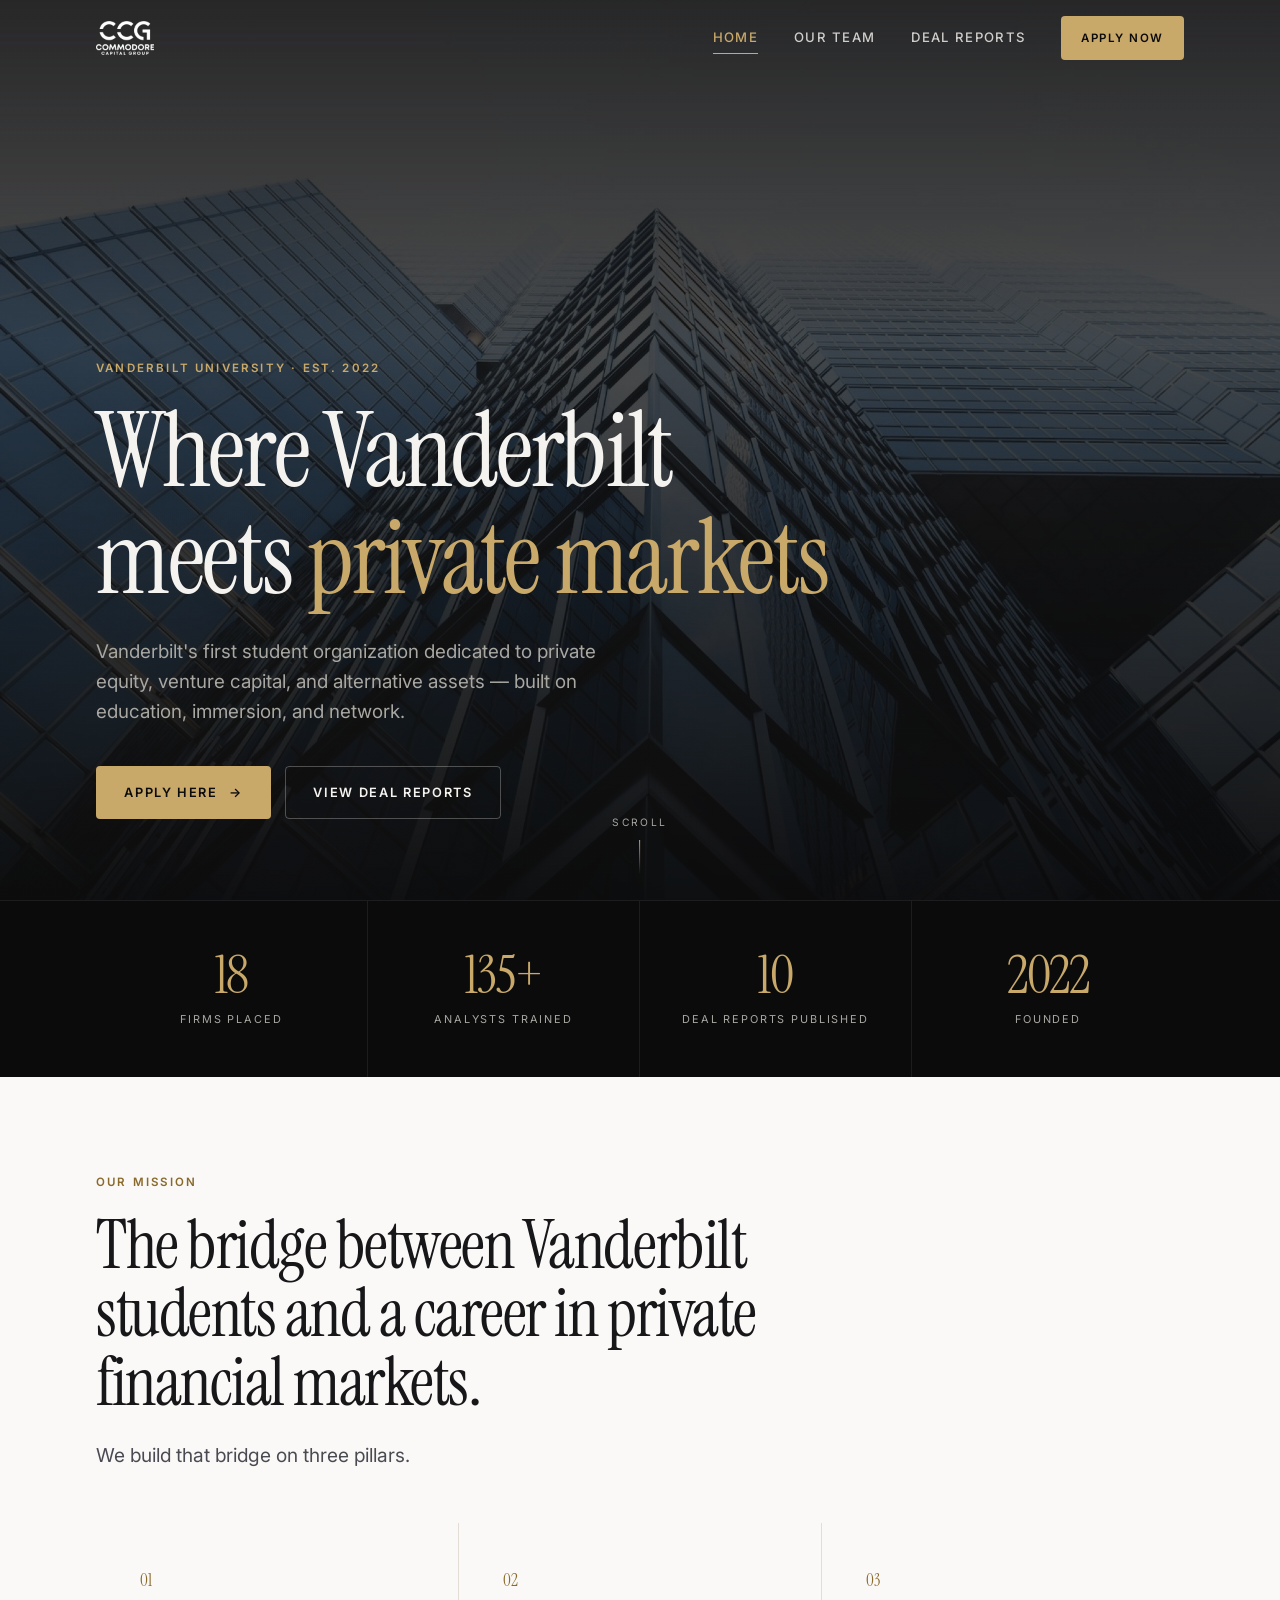
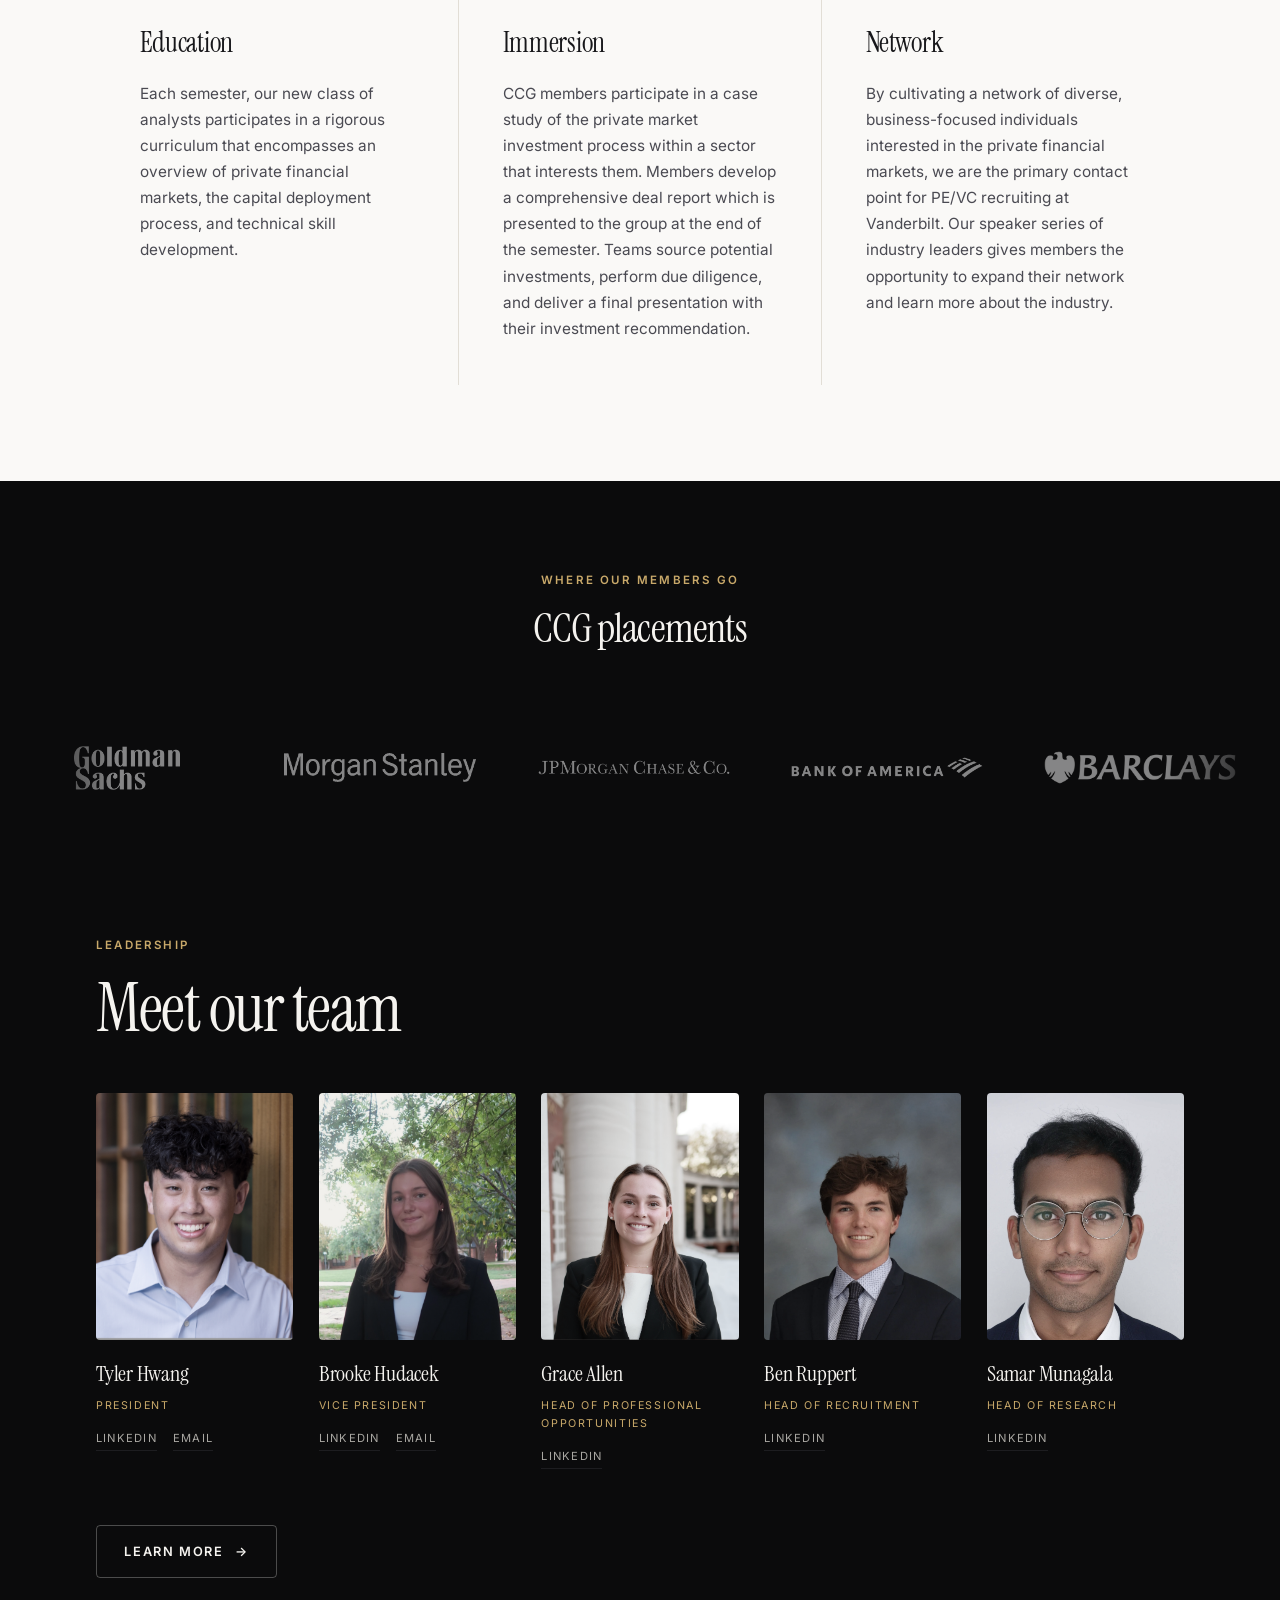
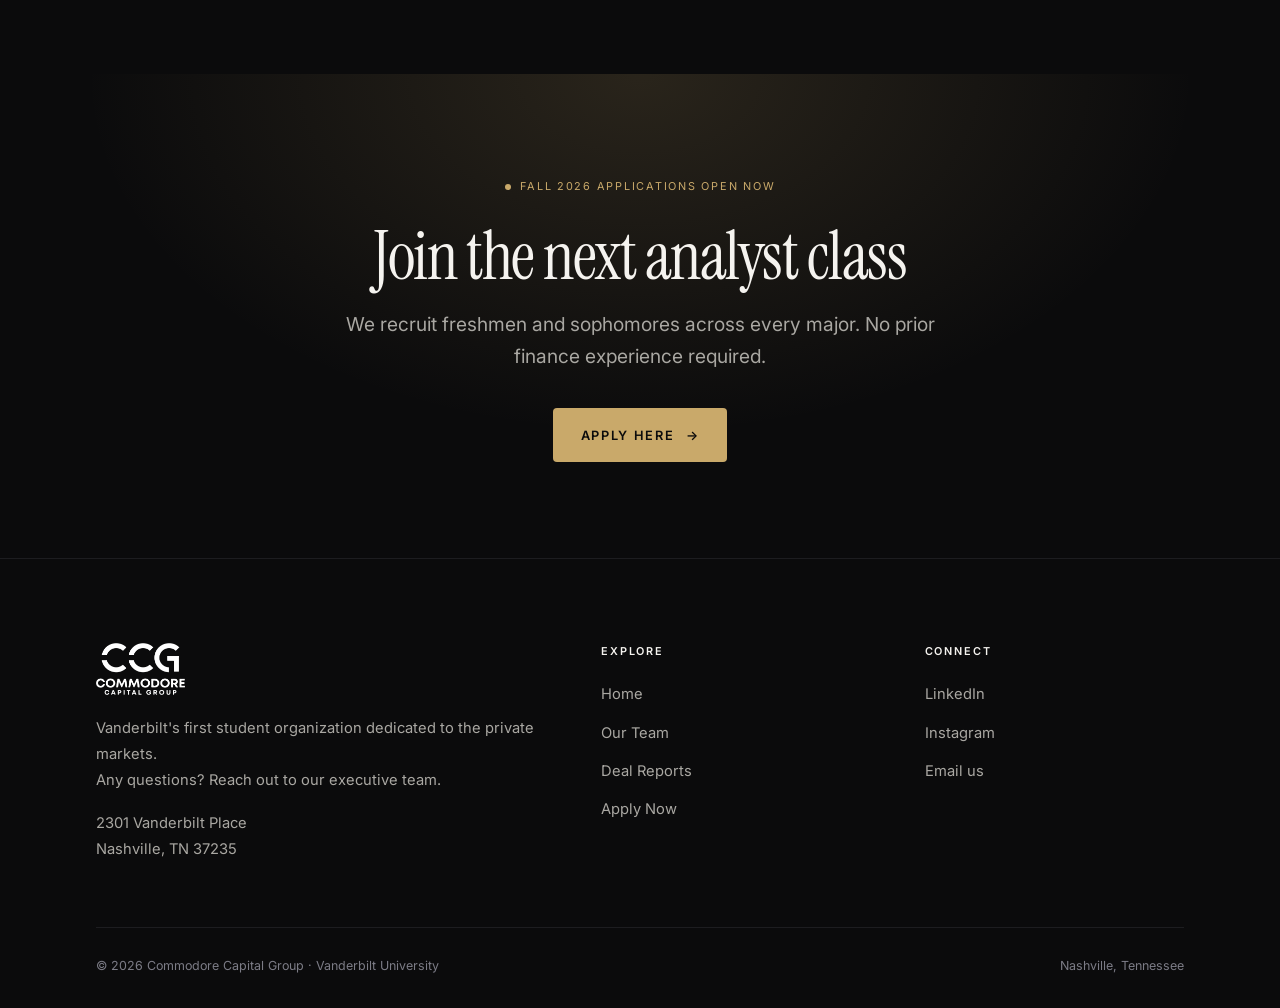
==== index.html @ 55ffd2ac "Add files via upload" ====
<!doctype html>
<html lang="en">
<head>
  <title>Commodore Capital Group | Vanderbilt University</title>
  <meta name="description" content="Commodore Capital Group is Vanderbilt University's first student organization dedicated to the private markets — private equity, venture capital, and alternative assets.">
<meta charset="utf-8">
  <meta name="viewport" content="width=device-width, initial-scale=1">
  <meta name="theme-color" content="#0B0B0C">
  <link rel="icon" href="assets/img/brand/favicon.png" type="image/png">
  <link rel="apple-touch-icon" href="assets/img/brand/apple-touch-icon.png">
  <link rel="preconnect" href="https://fonts.googleapis.com">
  <link rel="preconnect" href="https://fonts.gstatic.com" crossorigin>
  <link href="https://fonts.googleapis.com/css2?family=Instrument+Serif:ital@0;1&family=Inter:wght@400;500;600&display=swap" rel="stylesheet">
  <link rel="stylesheet" href="assets/css/site.css">
  <meta property="og:title" content="Commodore Capital Group | Vanderbilt University">
  <meta property="og:description" content="Where Vanderbilt University meets private financial markets.">
  <meta property="og:type" content="website">
  <meta property="og:url" content="https://vanderbiltccg.com/">
  <meta property="og:image" content="https://vanderbiltccg.com/assets/img/photos/hero.jpg">
  <meta name="twitter:card" content="summary_large_image">
  <link rel="canonical" href="https://vanderbiltccg.com/">
  <script type="application/ld+json">
  {"@context":"https://schema.org","@type":"Organization",
   "name":"Commodore Capital Group","alternateName":"Vanderbilt CCG",
   "url":"https://vanderbiltccg.com/",
   "logo":"https://vanderbiltccg.com/assets/img/brand/ccg-logo-dark.png",
   "description":"Vanderbilt University's first student organization dedicated to the private markets.",
   "address":{"@type":"PostalAddress","streetAddress":"2301 Vanderbilt Place","addressLocality":"Nashville","addressRegion":"TN","postalCode":"37235","addressCountry":"US"},
   "sameAs":["https://www.linkedin.com/company/commodore-capital-group/","https://www.instagram.com/vanderbilt_ccg/"]}
  </script>
</head>
<body>
<a class="skip" href="#main">Skip to content</a>
<header class="nav" id="nav">
  <div class="wrap nav__inner">
    <a class="nav__logo" href="index.html" aria-label="Commodore Capital Group — home">
      <img src="assets/img/brand/ccg-logo-white.png" alt="Commodore Capital Group" width="120" height="34">
    </a>
    <button class="nav__toggle" aria-label="Menu" aria-expanded="false"><span></span><span></span><span></span></button>
    <nav class="nav__links" aria-label="Main">
      <a class="nav__link" href="index.html">Home</a>
      <a class="nav__link" href="team.html">Our Team</a>
      <a class="nav__link" href="deal-reports.html">Deal Reports</a>
      <a class="btn btn--gold btn--sm" href="apply.html">Apply Now</a>
    </nav>
  </div>
</header>

<main id="main">

  <!-- ============ HERO ============ -->
  <section class="hero">
    <div class="hero__media"><img src="assets/img/photos/hero.jpg" alt="" fetchpriority="high"></div>
    <div class="wrap hero__inner">
      <p class="eyebrow">Vanderbilt University &middot; Est. 2022</p>
      <h1 class="display d1 hero__title">Where Vanderbilt meets <em>private markets</em></h1>
      <p class="hero__sub">Vanderbilt's first student organization dedicated to private equity, venture capital, and alternative assets — built on education, immersion, and network.</p>
      <div class="hero__actions">
        <span data-render="applyCta" data-track-label="hero"></span>
        <a class="btn btn--ghost" href="deal-reports.html">View deal reports</a>
      </div>
    </div>
    <div class="hero__scroll" aria-hidden="true">Scroll</div>
  </section>

  <!-- ============ STATS ============ -->
  <section class="stats">
    <div class="wrap"><div class="stats__grid" data-render="stats"></div></div>
  </section>

  <!-- ============ MISSION ============ -->
  <section class="section">
    <div class="wrap">
      <div class="sechead reveal">
        <p class="eyebrow">Our Mission</p>
        <h2 class="display d2">The bridge between Vanderbilt students and a career in private financial markets.</h2>
        <p class="lead" style="margin-top:1.5rem">We build that bridge on three pillars.</p>
      </div>
      <div class="pillars" data-render="pillars"></div>
    </div>
  </section>

  <!-- ============ PLACEMENTS ============ -->
  <section class="section section--dark" style="padding-block:clamp(56px,7vw,96px)">
    <div class="wrap">
      <div class="sechead sechead--center reveal" style="margin-bottom:clamp(24px,3vw,40px)">
        <p class="eyebrow">Where our members go</p>
        <h2 class="display d3">CCG placements</h2>
      </div>
    </div>
    <div class="marquee"><div class="marquee__track" data-render="placements"></div></div>
  </section>

  <!-- ============ TEAM PREVIEW ============ -->
  <section class="section section--dark" style="padding-top:0">
    <div class="wrap">
      <div class="sechead reveal">
        <p class="eyebrow">Leadership</p>
        <h2 class="display d2">Meet our team</h2>
      </div>
      <div class="team-grid" data-render="execPreview"></div>
      <div style="margin-top:clamp(36px,5vw,56px)">
        <a class="btn btn--ghost" href="team.html">Learn more <span class="btn__arrow" aria-hidden="true">&rarr;</span></a>
      </div>
    </div>
  </section>

  <!-- ============ CTA ============ -->
  <section class="section cta">
    <div class="wrap">
      <div data-render="applyStatus"></div>
      <h2 class="display d2">Join the next analyst class</h2>
      <p class="lead" data-render="applySubhead"></p>
      <div data-render="applyCta" data-track-label="home-footer-cta"></div>
    </div>
  </section>

</main>

<footer class="footer">
  <div class="wrap">
    <div class="footer__grid">
      <div class="footer__brand">
        <div class="footer__logo"><img src="assets/img/brand/ccg-logo-white.png" alt="Commodore Capital Group" width="180" height="52"></div>
        <p>Vanderbilt's first student organization dedicated to the private markets.<br>
           Any questions? Reach out to our executive team.</p>
        <p style="margin-top:1.1rem" data-render="address"></p>
      </div>
      <div>
        <h4>Explore</h4>
        <ul class="footer__links">
          <li><a href="index.html">Home</a></li>
          <li><a href="team.html">Our Team</a></li>
          <li><a href="deal-reports.html">Deal Reports</a></li>
          <li><a href="apply.html">Apply Now</a></li>
        </ul>
      </div>
      <div>
        <h4>Connect</h4>
        <ul class="footer__links">
          <li><a data-render="linkedin" href="#" target="_blank" rel="noopener">LinkedIn</a></li>
          <li><a data-render="instagram" href="#" target="_blank" rel="noopener">Instagram</a></li>
          <li><a href="mailto:tyler.s.hwang@vanderbilt.edu">Email us</a></li>
        </ul>
      </div>
    </div>
    <div class="footer__bottom">
      <span>&copy; <span data-render="year"></span> Commodore Capital Group &middot; Vanderbilt University</span>
      <span>Nashville, Tennessee</span>
    </div>
  </div>
</footer>
<script src="assets/js/site.js" defer></script>
<script src="assets/js/track.js" defer></script>
</body>
</html>
---- assets/css/site.css ----
/* ==========================================================================
   Commodore Capital Group — site stylesheet
   Design tokens live in :root. Change a colour once here, it changes site-wide.
   ========================================================================== */

:root{
  /* Brand */
  --ink:            #0B0B0C;   /* near-black, primary background */
  --ink-2:          #141416;   /* raised dark surface */
  --ink-3:          #1D1D20;   /* hairline / border on dark */
  --gold:           #C9A96A;   /* CCG accent */
  --gold-bright:    #E0C68C;
  --gold-dim:       rgba(201,169,106,.14);
  --gold-ink:       #8A6A2B;   /* gold for TEXT on light backgrounds (4.78:1 on --paper).
                                  --gold itself is only 2.13:1 there, so never use it for light-mode text. */
  --paper:          #FAF9F7;   /* light background */
  --paper-2:        #F1EFEA;
  --line:           #E2DED6;   /* hairline on light */

  --text-dark:      #17171A;
  --text-body:      #4A4A52;
  --text-muted:     #7C7C86;
  --text-on-dark:   #F5F3EF;
  --text-on-dark-2: #A9A7A2;

  /* Type */
  --serif: "Instrument Serif", "Iowan Old Style", Georgia, "Times New Roman", serif;
  --sans:  "Inter", -apple-system, BlinkMacSystemFont, "Segoe UI", Helvetica, Arial, sans-serif;

  /* Rhythm */
  --wrap: 1200px;
  --gutter: clamp(20px, 4.4vw, 56px);
  --section-y: clamp(64px, 7.5vw, 112px);
  --radius: 4px;

  --ease: cubic-bezier(.22,.61,.36,1);
}

/* ---------- reset ---------- */
*,*::before,*::after{box-sizing:border-box}
html{-webkit-text-size-adjust:100%; scroll-behavior:smooth}
@media (prefers-reduced-motion: reduce){ html{scroll-behavior:auto} }
body{
  margin:0; background:var(--paper); color:var(--text-body);
  font-family:var(--sans); font-size:17px; line-height:1.65;
  -webkit-font-smoothing:antialiased; text-rendering:optimizeLegibility;
}
/* `overflow-x:clip` (not `hidden`) keeps the page from scrolling sideways without
   turning <body> into its own scroll container, which breaks position:fixed
   measurement and IntersectionObserver on some browsers. */
html,body{ overflow-x:clip }
img{max-width:100%; display:block}
a{color:inherit; text-decoration:none}
button{font:inherit; cursor:pointer; border:0; background:none; color:inherit}
h1,h2,h3,h4{margin:0; color:var(--text-dark); font-weight:400; letter-spacing:-.01em}
p{margin:0}
ul{margin:0; padding:0; list-style:none}

/* ---------- type scale ---------- */
.display{ font-family:var(--serif); font-weight:400; line-height:1.02; letter-spacing:-.022em; }
.d1{ font-size:clamp(3rem, 8.2vw, 6.6rem); }
.d2{ font-size:clamp(2.35rem, 5.4vw, 4.2rem); }
.d3{ font-size:clamp(1.75rem, 3.2vw, 2.6rem); }

.eyebrow{
  font-size:.72rem; font-weight:600; letter-spacing:.19em; text-transform:uppercase;
  color:var(--gold-ink); margin:0 0 1.15rem;
}
.section--dark .eyebrow,.pagehead .eyebrow,.cta .eyebrow,.hero .eyebrow{ color:var(--gold) }
.eyebrow--dark{ color:var(--text-muted) }
.lead{ font-size:clamp(1.02rem,1.5vw,1.2rem); line-height:1.66; color:var(--text-body) }

/* ---------- layout ---------- */
.wrap{ width:100%; max-width:var(--wrap); margin-inline:auto; padding-inline:var(--gutter) }
.section{ padding-block:var(--section-y) }
.section--dark{ background:var(--ink); color:var(--text-on-dark) }
.section--dark h1,.section--dark h2,.section--dark h3{ color:var(--text-on-dark) }
.section--dark .lead{ color:var(--text-on-dark-2) }
.section--tint{ background:var(--paper-2) }
/* The dark page header already supplies breathing room; without this the first
   section adds a second full pad and leaves a dead band on large screens. */
.pagehead + .section{ padding-top:clamp(48px,5vw,76px) }

.rule{ height:1px; background:var(--line); border:0; margin:0 }
.section--dark .rule{ background:var(--ink-3) }

/* ---------- skip link ---------- */
.skip{
  position:absolute; left:-9999px; top:0; z-index:200;
  background:var(--gold); color:var(--ink); padding:.75rem 1.25rem; font-weight:600;
}
.skip:focus{ left:12px; top:12px }

/* ==========================================================================
   Navigation
   ========================================================================== */
.nav{
  position:fixed; inset:0 0 auto 0; z-index:100;
  transition:background .35s var(--ease), border-color .35s var(--ease), backdrop-filter .35s;
  border-bottom:1px solid transparent;
}
.nav__inner{
  display:flex; align-items:center; justify-content:space-between; gap:1.5rem;
  height:76px;
}
.nav__logo img{ height:34px; width:auto; transition:opacity .3s }
.nav__logo .logo-dark{ display:none }
.nav__links{ display:flex; align-items:center; gap:2.25rem }
.nav__link{
  font-size:.82rem; font-weight:500; letter-spacing:.1em; text-transform:uppercase;
  color:var(--text-on-dark); opacity:.82; position:relative; padding-block:.35rem;
  transition:opacity .25s, color .25s;
}
.nav__link::after{
  content:""; position:absolute; left:0; bottom:0; height:1px; width:100%;
  background:var(--gold); transform:scaleX(0); transform-origin:right;
  transition:transform .35s var(--ease);
}
.nav__link:hover{ opacity:1 }
.nav__link:hover::after,.nav__link[aria-current="page"]::after{ transform:scaleX(1); transform-origin:left }
.nav__link[aria-current="page"]{ opacity:1; color:var(--gold) }

/* solid state after scroll, and on interior pages */
.nav.is-solid{
  background:rgba(11,11,12,.86); backdrop-filter:saturate(160%) blur(14px);
  -webkit-backdrop-filter:saturate(160%) blur(14px);
  border-bottom-color:var(--ink-3);
}

/* mobile */
.nav__toggle{ display:none; width:44px; height:44px; margin-right:-10px; position:relative; z-index:2 }
.nav__toggle span{
  display:block; height:1.5px; width:22px; background:var(--text-on-dark); margin:5px auto;
  transition:transform .3s var(--ease), opacity .2s;
}
.nav.is-open .nav__toggle span:nth-child(1){ transform:translateY(6.5px) rotate(45deg) }
.nav.is-open .nav__toggle span:nth-child(2){ opacity:0 }
.nav.is-open .nav__toggle span:nth-child(3){ transform:translateY(-6.5px) rotate(-45deg) }

@media (max-width:860px){
  .nav__toggle{ display:block }
  .nav__links{
    position:fixed; inset:0; background:var(--ink);
    flex-direction:column; justify-content:center; gap:2rem;
    opacity:0; visibility:hidden; transition:opacity .35s var(--ease), visibility .35s;
  }
  .nav.is-open .nav__links{ opacity:1; visibility:visible }
  .nav__link{ font-size:1.15rem }
  .nav__links .btn{ font-size:.95rem }
}

/* ==========================================================================
   Buttons
   ========================================================================== */
.btn{
  display:inline-flex; align-items:center; gap:.7rem;
  padding:.95rem 1.7rem; border-radius:var(--radius);
  font-size:.8rem; font-weight:600; letter-spacing:.13em; text-transform:uppercase;
  transition:transform .25s var(--ease), background .25s, color .25s, border-color .25s;
  border:1px solid transparent; white-space:nowrap;
}
.btn:hover{ transform:translateY(-2px) }
.btn:active{ transform:translateY(0) }
.btn--gold{ background:var(--gold); color:var(--ink) }
.btn--gold:hover{ background:var(--gold-bright) }
.btn--ghost{ border-color:rgba(245,243,239,.28); color:var(--text-on-dark) }
.btn--ghost:hover{ border-color:var(--gold); color:var(--gold) }
.btn--dark{ background:var(--ink); color:var(--text-on-dark) }
.btn--dark:hover{ background:var(--ink-2) }
.btn--outline{ border-color:var(--text-dark); color:var(--text-dark) }
.btn--outline:hover{ background:var(--text-dark); color:var(--paper) }
.btn__arrow{ transition:transform .3s var(--ease) }
.btn:hover .btn__arrow{ transform:translateX(4px) }
.btn--sm{ padding:.7rem 1.2rem; font-size:.72rem }

/* ==========================================================================
   Hero
   ========================================================================== */
.hero{
  position:relative; min-height:100svh; display:flex; align-items:flex-end;
  background:var(--ink); overflow:hidden; padding-bottom:clamp(56px,9vh,96px);
}
.hero__media{ position:absolute; inset:0; z-index:0 }
.hero__media img{
  width:100%; height:100%; object-fit:cover; opacity:.42;
  transform:scale(1.06); animation:heroDrift 26s var(--ease) forwards;
}
@keyframes heroDrift{ to{ transform:scale(1) } }
@media (prefers-reduced-motion:reduce){ .hero__media img{ animation:none; transform:none } }
.hero__media::after{
  content:""; position:absolute; inset:0;
  background:
    linear-gradient(180deg, rgba(11,11,12,.72) 0%, rgba(11,11,12,.35) 38%, rgba(11,11,12,.94) 100%),
    radial-gradient(120% 80% at 20% 100%, rgba(201,169,106,.12), transparent 60%);
}
.hero__inner{ position:relative; z-index:1; width:100%; }
.hero__title{ color:var(--text-on-dark); max-width:16ch }
.hero__title em{ font-style:normal; color:var(--gold) }
.hero__sub{
  margin-top:1.6rem; max-width:46ch; color:var(--text-on-dark-2);
  font-size:clamp(1rem,1.5vw,1.18rem); line-height:1.6;
}
.hero__actions{ margin-top:2.4rem; display:flex; flex-wrap:wrap; gap:.9rem }
.hero__scroll{
  position:absolute; left:50%; bottom:26px; transform:translateX(-50%); z-index:1;
  font-size:.64rem; letter-spacing:.24em; text-transform:uppercase; color:var(--text-on-dark-2);
  display:flex; flex-direction:column; align-items:center; gap:.6rem;
}
.hero__scroll::after{
  content:""; width:1px; height:34px;
  background:linear-gradient(var(--gold), transparent);
  animation:scrollPulse 2.4s ease-in-out infinite;
}
@keyframes scrollPulse{ 0%,100%{opacity:.3; transform:scaleY(.6); transform-origin:top} 50%{opacity:1; transform:scaleY(1)} }
@media (max-width:700px){ .hero__scroll{ display:none } }

/* page header for interior pages */
.pagehead{
  background:var(--ink); padding-top:calc(76px + clamp(48px,6vw,80px));
  padding-bottom:clamp(44px,5.5vw,72px); position:relative; overflow:hidden;
}
.pagehead__media{ position:absolute; inset:0; z-index:0 }
.pagehead__media img{ width:100%; height:100%; object-fit:cover; opacity:.22 }
.pagehead__media::after{
  content:""; position:absolute; inset:0;
  background:linear-gradient(180deg, rgba(11,11,12,.8), rgba(11,11,12,.97));
}
.pagehead .wrap{ position:relative; z-index:1 }
.pagehead h1{ color:var(--text-on-dark) }
.pagehead p{ color:var(--text-on-dark-2); margin-top:1rem; max-width:52ch }

/* ==========================================================================
   Stats strip
   ========================================================================== */
.stats{ border-top:1px solid var(--ink-3); background:var(--ink) }
.stats__grid{
  display:grid; grid-template-columns:repeat(4,1fr);
}
.stat{ padding:clamp(28px,4vw,48px) 0; text-align:center; border-right:1px solid var(--ink-3) }
.stat:last-child{ border-right:0 }
.stat__value{
  font-family:var(--serif); font-size:clamp(2.1rem,4.4vw,3.3rem); line-height:1;
  color:var(--gold); letter-spacing:-.02em;
}
.stat__label{
  margin-top:.6rem; font-size:.68rem; letter-spacing:.17em; text-transform:uppercase;
  color:var(--text-on-dark-2);
}
@media (max-width:700px){
  .stats__grid{ grid-template-columns:repeat(2,1fr) }
  .stat:nth-child(2){ border-right:0 }
  .stat:nth-child(-n+2){ border-bottom:1px solid var(--ink-3) }
}

/* ==========================================================================
   Section heading block
   ========================================================================== */
.sechead{ max-width:62ch; margin-bottom:clamp(32px,4vw,56px) }
.sechead--center{ margin-inline:auto; text-align:center }

/* ==========================================================================
   Pillars
   ========================================================================== */
.pillars{ display:grid; grid-template-columns:repeat(3,1fr); gap:1px; background:var(--line) }
.pillar{
  background:var(--paper); padding:clamp(30px,3.4vw,46px);
  transition:background .4s var(--ease);
}
.pillar:hover{ background:var(--paper-2) }
.pillar__num{
  font-family:var(--serif); font-size:1.05rem; color:var(--gold-ink); display:block; margin-bottom:1.6rem;
}
.pillar h3{ font-family:var(--serif); font-size:1.75rem; margin-bottom:.9rem }
.pillar p{ font-size:.96rem; line-height:1.7; color:var(--text-body) }
@media (max-width:860px){ .pillars{ grid-template-columns:1fr } }

/* ==========================================================================
   Placements marquee
   ========================================================================== */
.marquee{ overflow:hidden; position:relative; padding-block:clamp(28px,3.5vw,44px);
  -webkit-mask-image:linear-gradient(90deg,transparent,#000 9%,#000 91%,transparent);
          mask-image:linear-gradient(90deg,transparent,#000 9%,#000 91%,transparent);
}
.marquee__track{ display:flex; width:max-content; animation:slide 52s linear infinite }
.marquee:hover .marquee__track{ animation-play-state:paused }
@keyframes slide{ to{ transform:translateX(-50%) } }
@media (prefers-reduced-motion:reduce){ .marquee__track{ animation:none } }
.marquee__item{
  flex:0 0 auto; width:clamp(140px,15vw,196px); height:70px; margin-inline:clamp(16px,2.4vw,34px);
  display:grid; place-items:center;
}
.marquee__item img{
  max-height:44px; width:auto; object-fit:contain;
  filter:grayscale(1) brightness(0) invert(1); opacity:.5;
  transition:opacity .35s, filter .35s;
}
.marquee__item:hover img{ opacity:1; filter:grayscale(0) }

/* ==========================================================================
   Team
   ========================================================================== */
/* auto-FILL (not auto-fit) keeps empty tracks, so a 3-person row and a 5-person
   row render cards at the same size instead of stretching the short row. */
.team-grid{ display:grid; grid-template-columns:repeat(auto-fill,minmax(178px,1fr)); gap:clamp(18px,2vw,28px) }
.member__photo{
  aspect-ratio:4/5; overflow:hidden; background:var(--paper-2); border-radius:var(--radius);
  position:relative;
}
.member__photo img{ width:100%; height:100%; object-fit:cover; object-position:center 22%;
  transition:transform .7s var(--ease), filter .5s; filter:grayscale(.35) }
.member:hover .member__photo img{ transform:scale(1.045); filter:grayscale(0) }
.member__name{ margin-top:1.1rem; font-family:var(--serif); font-size:1.35rem; color:var(--text-dark) }
.member__role{
  margin-top:.28rem; font-size:.67rem; letter-spacing:.15em; text-transform:uppercase; color:var(--gold-ink);
}
.section--dark .member__role{ color:var(--gold) }
.member__bio{ margin-top:.85rem; font-size:.9rem; line-height:1.66; color:var(--text-body) }
.member__links{ margin-top:.9rem; display:flex; flex-wrap:wrap; gap:1rem; align-items:center }
.member__links a{
  font-size:.7rem; letter-spacing:.11em; text-transform:uppercase; color:var(--text-muted);
  border-bottom:1px solid var(--line); padding-bottom:2px; transition:color .25s, border-color .25s;
}
.member__links a:hover{ color:var(--text-dark); border-color:var(--gold) }

/* dark variant (home page preview) */
.section--dark .member__photo{ background:var(--ink-2) }
.section--dark .member__name{ color:var(--text-on-dark) }
.section--dark .member__bio{ color:var(--text-on-dark-2) }
.section--dark .member__links a{ color:var(--text-on-dark-2); border-color:var(--ink-3) }
.section--dark .member__links a:hover{ color:var(--gold); border-color:var(--gold) }

/* analyst classes */
.class{ padding-block:clamp(24px,3vw,38px); border-bottom:1px solid var(--line) }
.class:first-of-type{ border-top:1px solid var(--line) }
.class__grid{ display:grid; grid-template-columns:minmax(150px,1fr) 3fr; gap:clamp(16px,3vw,48px); align-items:start }
.class__term{ font-family:var(--serif); font-size:1.35rem; color:var(--text-dark) }
.class__count{ display:block; font-family:var(--sans); font-size:.68rem; letter-spacing:.15em;
  text-transform:uppercase; color:var(--text-muted); margin-top:.35rem }
.class__names{ display:flex; flex-wrap:wrap; gap:.4rem .9rem }
.class__names li{ font-size:.92rem; color:var(--text-body) }
.class__names li::after{ content:"·"; margin-left:.9rem; color:var(--line) }
.class__names li:last-child::after{ content:"" }
@media (max-width:700px){ .class__grid{ grid-template-columns:1fr } }

/* ==========================================================================
   Deal reports
   ========================================================================== */
.filters{ display:flex; flex-wrap:wrap; gap:.55rem; margin-bottom:2.5rem }
.filter{
  padding:.5rem 1.05rem; border:1px solid var(--line); border-radius:100px;
  font-size:.74rem; letter-spacing:.09em; text-transform:uppercase; color:var(--text-muted);
  transition:all .25s var(--ease);
}
.filter:hover{ border-color:var(--text-dark); color:var(--text-dark) }
.filter.is-active{ background:var(--text-dark); border-color:var(--text-dark); color:var(--paper) }

.reports{ border-top:1px solid var(--line) }
.report{
  /* fixed columns so type / date / cta line up down the whole list */
  display:grid; grid-template-columns:2.4rem 1fr 122px 118px 124px; align-items:center;
  gap:clamp(14px,2.5vw,32px); padding-block:clamp(20px,2.6vw,30px);
  border-bottom:1px solid var(--line); transition:background .3s var(--ease); position:relative;
}
.report::before{
  content:""; position:absolute; inset:0 calc(var(--gutter) * -1 / 2);
  background:var(--paper-2); opacity:0; transition:opacity .3s; z-index:-1; border-radius:var(--radius);
}
.report:hover::before{ opacity:1 }
.report__idx{ font-family:var(--serif); font-size:.95rem; color:var(--gold-ink); min-width:2ch }
.report__title{ font-family:var(--serif); font-size:clamp(1.15rem,2vw,1.6rem); color:var(--text-dark); line-height:1.25 }
.report__type{
  font-size:.65rem; letter-spacing:.14em; text-transform:uppercase; color:var(--text-muted);
  border:1px solid var(--line); padding:.32rem .7rem; border-radius:100px; white-space:nowrap;
  justify-self:start;
}
.report__date{ font-size:.8rem; color:var(--text-muted); white-space:nowrap; justify-self:end }
.report__cta{
  font-size:.7rem; letter-spacing:.13em; text-transform:uppercase; font-weight:600;
  color:var(--text-dark); display:inline-flex; align-items:center; gap:.5rem; white-space:nowrap;
  justify-self:end;
}
.report__cta svg{ transition:transform .3s var(--ease) }
.report:hover .report__cta svg{ transform:translateY(2px) }
@media (max-width:1040px){
  .report{ grid-template-columns:2.4rem 1fr auto auto; column-gap:18px }
  .report__cta{ grid-column:2/-1; justify-self:start; margin-top:.35rem }
}
@media (max-width:700px){
  .report{ grid-template-columns:2.4rem 1fr auto; row-gap:.45rem }
  .report__title{ grid-column:2/-1 }
  .report__type{ grid-column:2; justify-self:start }
  .report__date{ grid-column:3; justify-self:end }
  .report__cta{ grid-column:2/-1 }
}

/* ==========================================================================
   FAQ accordion
   ========================================================================== */
.faq{ border-bottom:1px solid var(--line) }
.faq:first-child{ border-top:1px solid var(--line) }
.faq__q{
  width:100%; display:flex; align-items:flex-start; justify-content:space-between; gap:2rem;
  padding-block:clamp(18px,2.4vw,26px); text-align:left;
  font-family:var(--serif); font-size:clamp(1.08rem,1.9vw,1.4rem); color:var(--text-dark);
  transition:color .25s;
}
.faq__q:hover{ color:var(--gold-ink) }
.faq__icon{ flex:0 0 auto; width:15px; height:15px; margin-top:.45em; position:relative }
.faq__icon::before,.faq__icon::after{
  content:""; position:absolute; background:var(--gold-ink); transition:transform .35s var(--ease);
}
.faq__icon::before{ inset:7px 0 auto 0; height:1.5px }
.faq__icon::after{ inset:0 7px auto auto; width:1.5px; height:15px }
.faq.is-open .faq__icon::after{ transform:rotate(90deg) }
.faq__a{ overflow:hidden; height:0; transition:height .4s var(--ease) }
.faq__a p{ padding-bottom:clamp(20px,2.6vw,30px); max-width:74ch; color:var(--text-body); font-size:.97rem }

/* ==========================================================================
   CTA band
   ========================================================================== */
.cta{ background:var(--ink); position:relative; overflow:hidden; text-align:center }
.cta::before{
  content:""; position:absolute; inset:0;
  background:radial-gradient(70% 120% at 50% 0%, rgba(201,169,106,.16), transparent 62%);
}
.cta .wrap{ position:relative; z-index:1 }
.cta h2{ color:var(--text-on-dark); margin-inline:auto; max-width:18ch }
.cta p{ color:var(--text-on-dark-2); margin:1.2rem auto 0; max-width:50ch }
.cta .btn{ margin-top:2.2rem }
.cta__status{
  display:inline-flex; align-items:center; gap:.6rem; margin-bottom:1.6rem;
  font-size:.68rem; letter-spacing:.16em; text-transform:uppercase; color:var(--gold);
}
.cta__dot{ width:6px; height:6px; border-radius:50%; background:var(--gold); position:relative }
.cta__dot::after{
  content:""; position:absolute; inset:-4px; border-radius:50%; border:1px solid var(--gold);
  animation:ping 2.2s var(--ease) infinite; opacity:0;
}
@keyframes ping{ 0%{transform:scale(.6);opacity:.9} 100%{transform:scale(1.5);opacity:0} }

/* ==========================================================================
   Footer
   ========================================================================== */
.footer{ background:var(--ink); color:var(--text-on-dark-2); padding-block:clamp(56px,7vw,84px) 2rem;
  border-top:1px solid var(--ink-3) }
.footer__grid{ display:grid; grid-template-columns:1.7fr 1fr 1fr; gap:clamp(30px,5vw,64px) }
.footer__logo img{ height:52px; width:auto; margin-bottom:1.35rem }
.footer p{ font-size:.92rem; line-height:1.75 }
.footer h4{
  font-size:.68rem; letter-spacing:.17em; text-transform:uppercase; color:var(--text-on-dark);
  margin-bottom:1.15rem; font-family:var(--sans); font-weight:600;
}
.footer__links li{ margin-bottom:.65rem }
.footer__links a{ font-size:.92rem; transition:color .25s }
.footer__links a:hover{ color:var(--gold) }
.footer__bottom{
  margin-top:clamp(40px,5vw,64px); padding-top:1.75rem; border-top:1px solid var(--ink-3);
  display:flex; flex-wrap:wrap; gap:1rem; justify-content:space-between;
  font-size:.78rem; color:var(--text-muted);
}
@media (max-width:800px){ .footer__grid{ grid-template-columns:1fr 1fr } .footer__brand{ grid-column:1/-1 } }

/* ==========================================================================
   Scroll reveal
   ========================================================================== */
.reveal{ opacity:0; transform:translateY(22px); transition:opacity .8s var(--ease), transform .8s var(--ease) }
.reveal.is-in{ opacity:1; transform:none }
@media (prefers-reduced-motion:reduce){ .reveal{ opacity:1; transform:none; transition:none } }

/* focus visibility */
:focus-visible{ outline:2px solid var(--gold); outline-offset:3px; border-radius:2px }
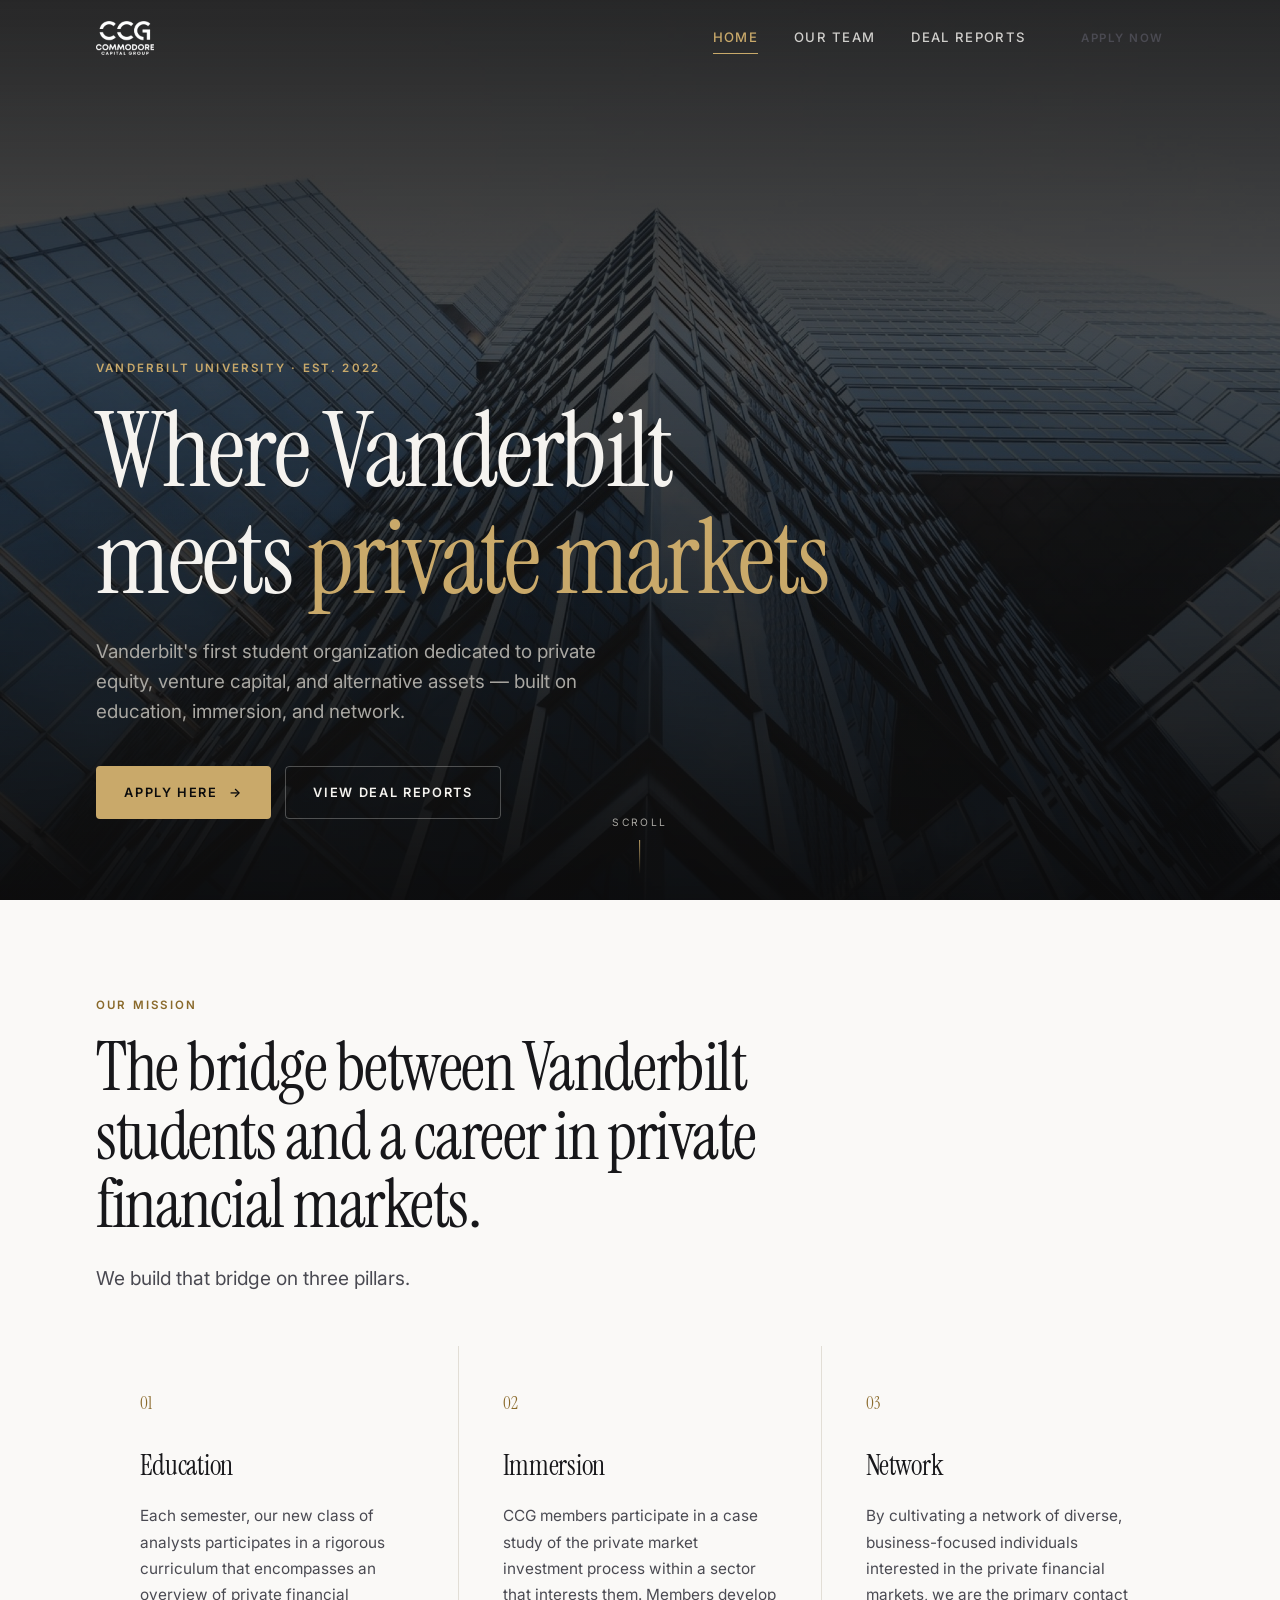
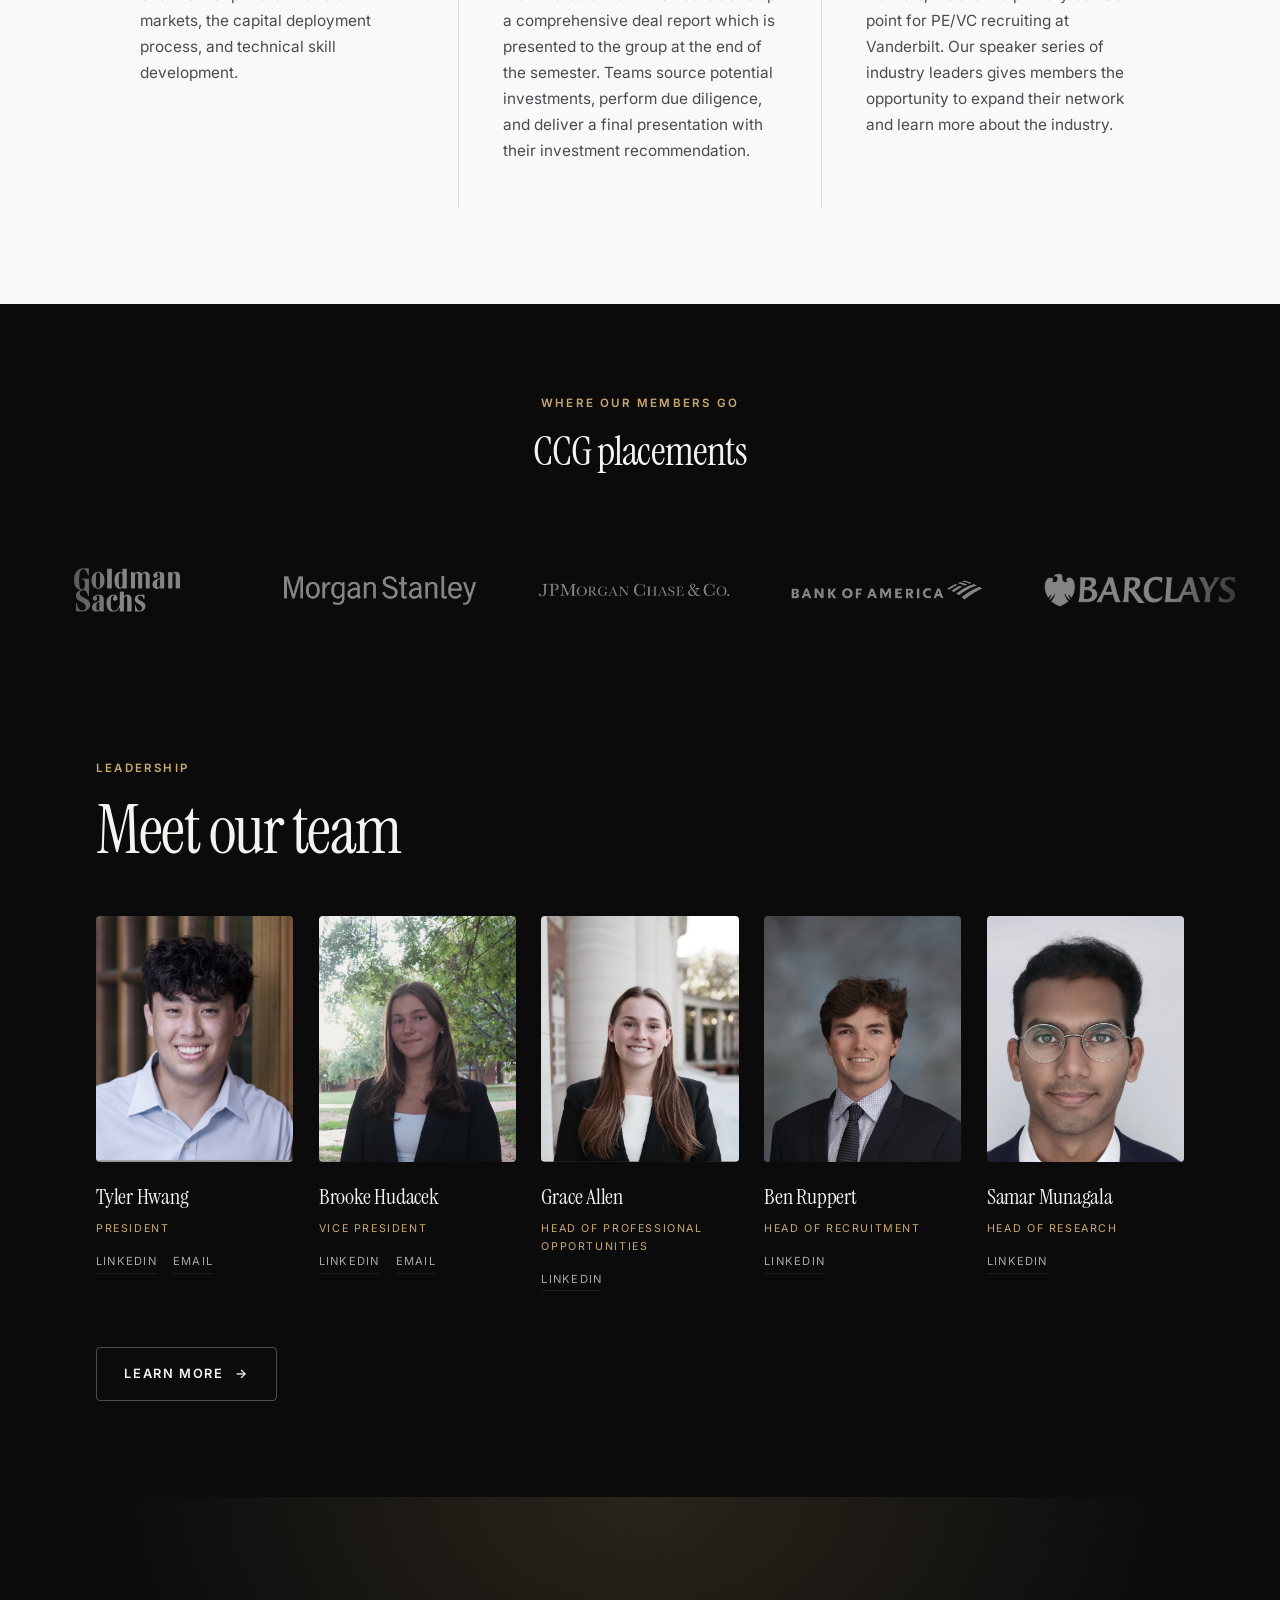
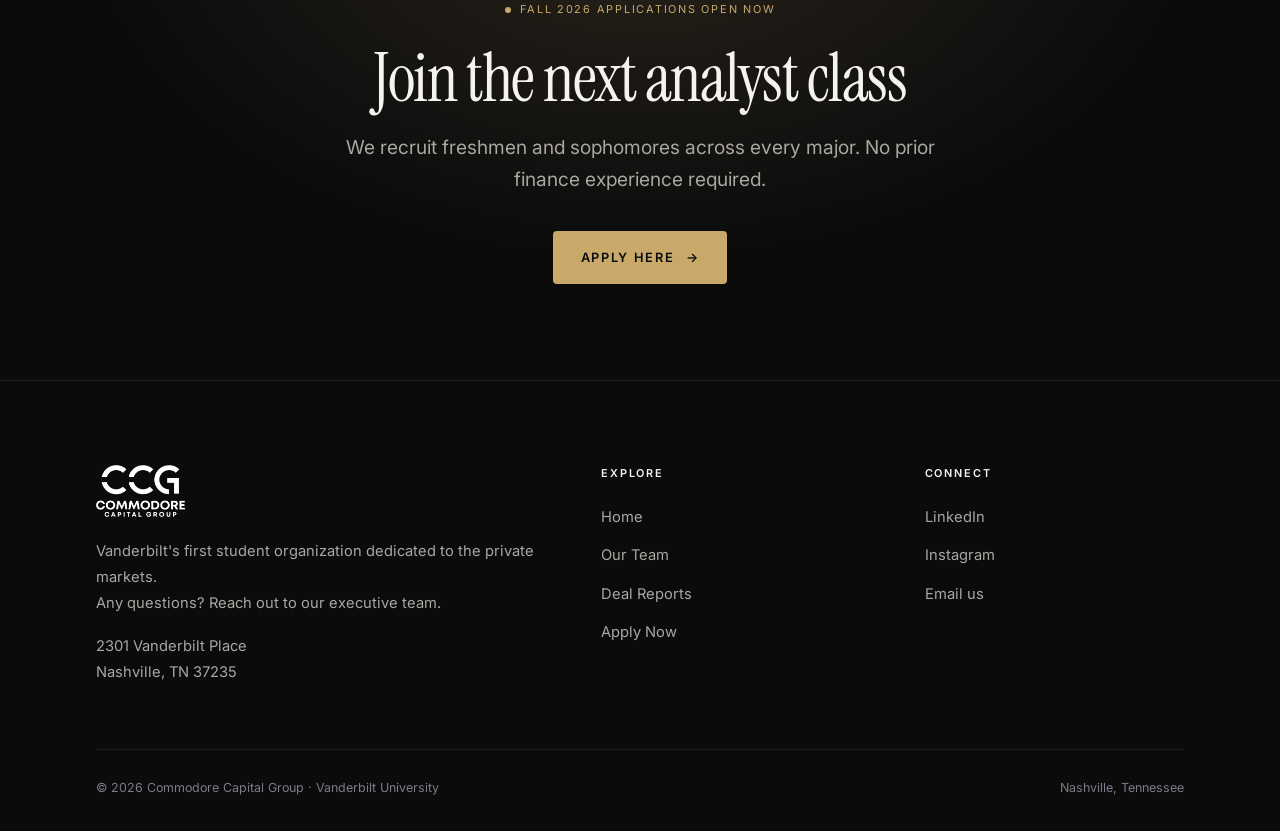
==== commit f3d8ebd6: "Remove stats bar, enlarge logo, blue accent, trim unused font" ====
--- a/index.html
+++ b/index.html
@@ -10,7 +10,7 @@
   <link rel="apple-touch-icon" href="assets/img/brand/apple-touch-icon.png">
   <link rel="preconnect" href="https://fonts.googleapis.com">
   <link rel="preconnect" href="https://fonts.gstatic.com" crossorigin>
-  <link href="https://fonts.googleapis.com/css2?family=Instrument+Serif:ital@0;1&family=Inter:wght@400;500;600&display=swap" rel="stylesheet">
+  <link href="https://fonts.googleapis.com/css2?family=Instrument+Serif&family=Inter:wght@400;500;600&display=swap" rel="stylesheet">
   <link rel="stylesheet" href="assets/css/site.css">
   <meta property="og:title" content="Commodore Capital Group | Vanderbilt University">
   <meta property="og:description" content="Where Vanderbilt University meets private financial markets.">
@@ -41,7 +41,7 @@
       <a class="nav__link" href="index.html">Home</a>
       <a class="nav__link" href="team.html">Our Team</a>
       <a class="nav__link" href="deal-reports.html">Deal Reports</a>
-      <a class="btn btn--gold btn--sm" href="apply.html">Apply Now</a>
+      <a class="btn btn--accent btn--sm" href="apply.html">Apply Now</a>
     </nav>
   </div>
 </header>
@@ -61,11 +61,6 @@
       </div>
     </div>
     <div class="hero__scroll" aria-hidden="true">Scroll</div>
-  </section>
-
-  <!-- ============ STATS ============ -->
-  <section class="stats">
-    <div class="wrap"><div class="stats__grid" data-render="stats"></div></div>
   </section>
 
   <!-- ============ MISSION ============ -->
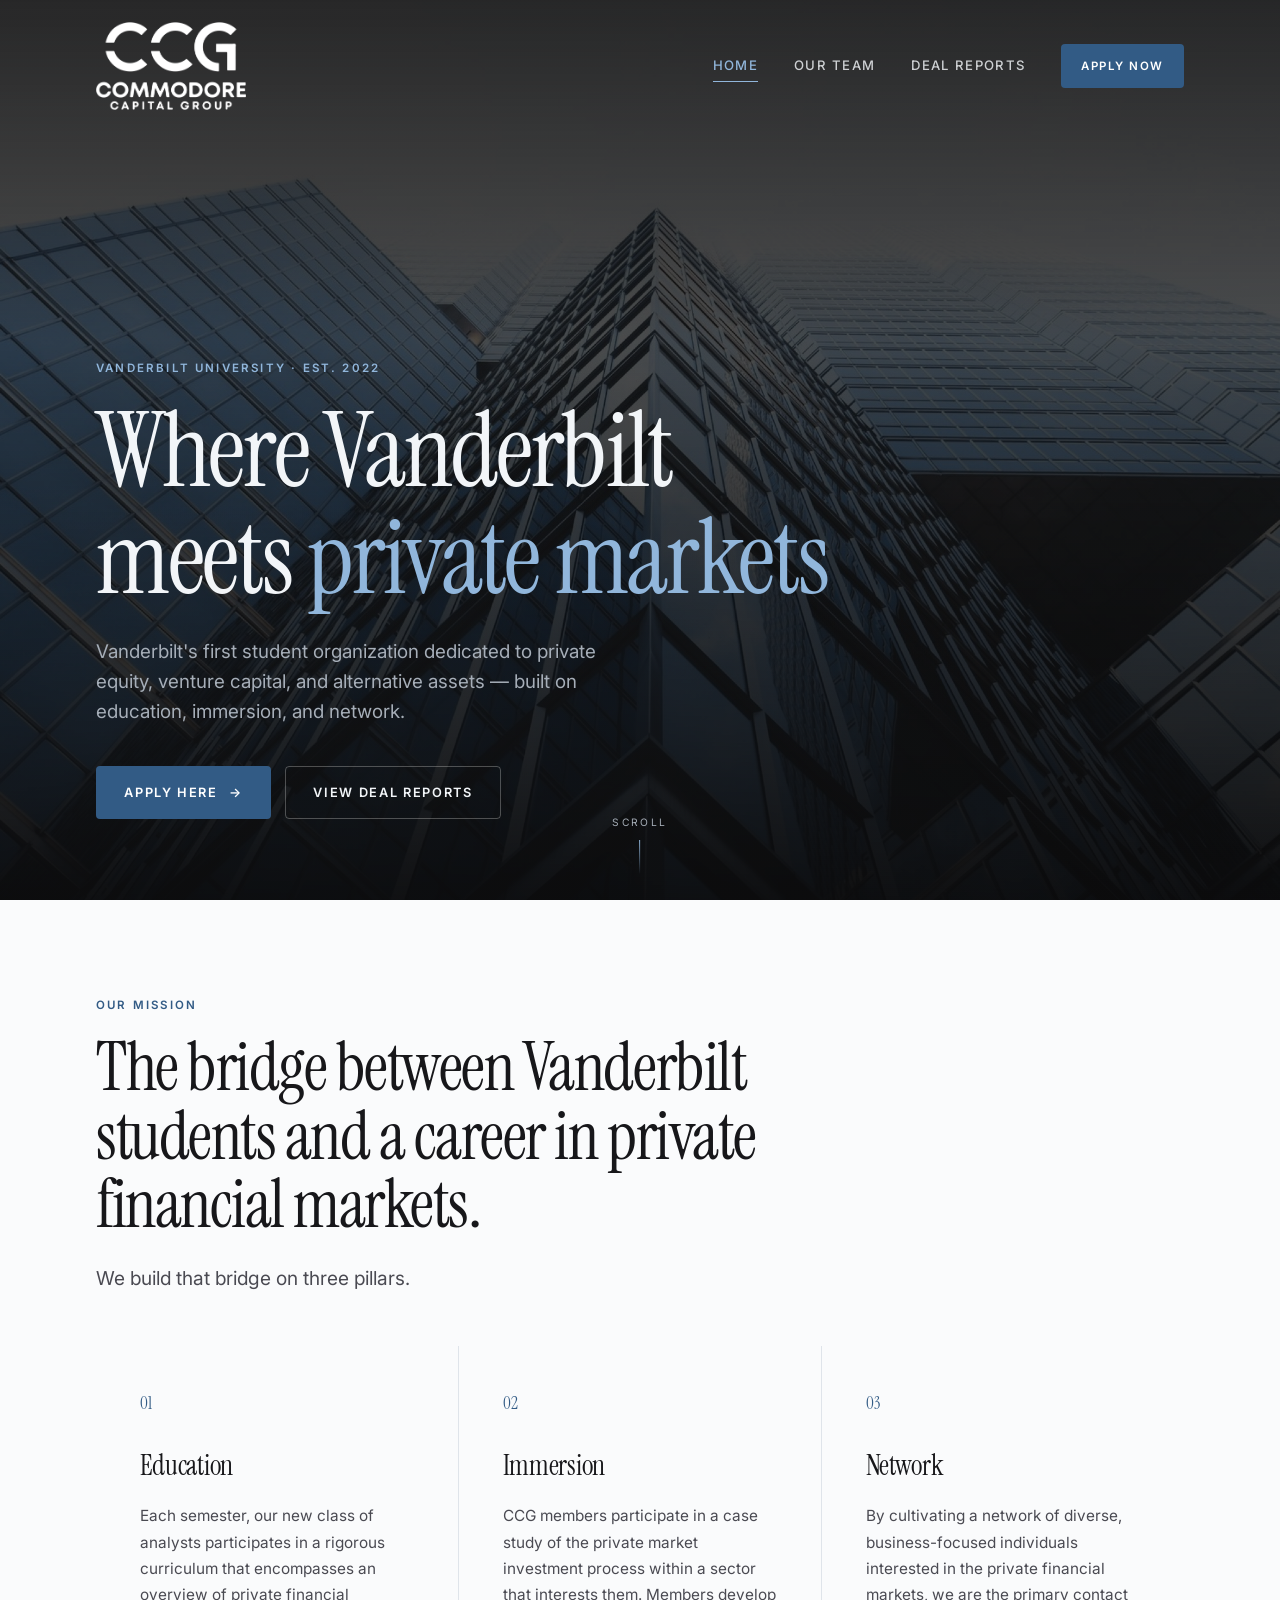
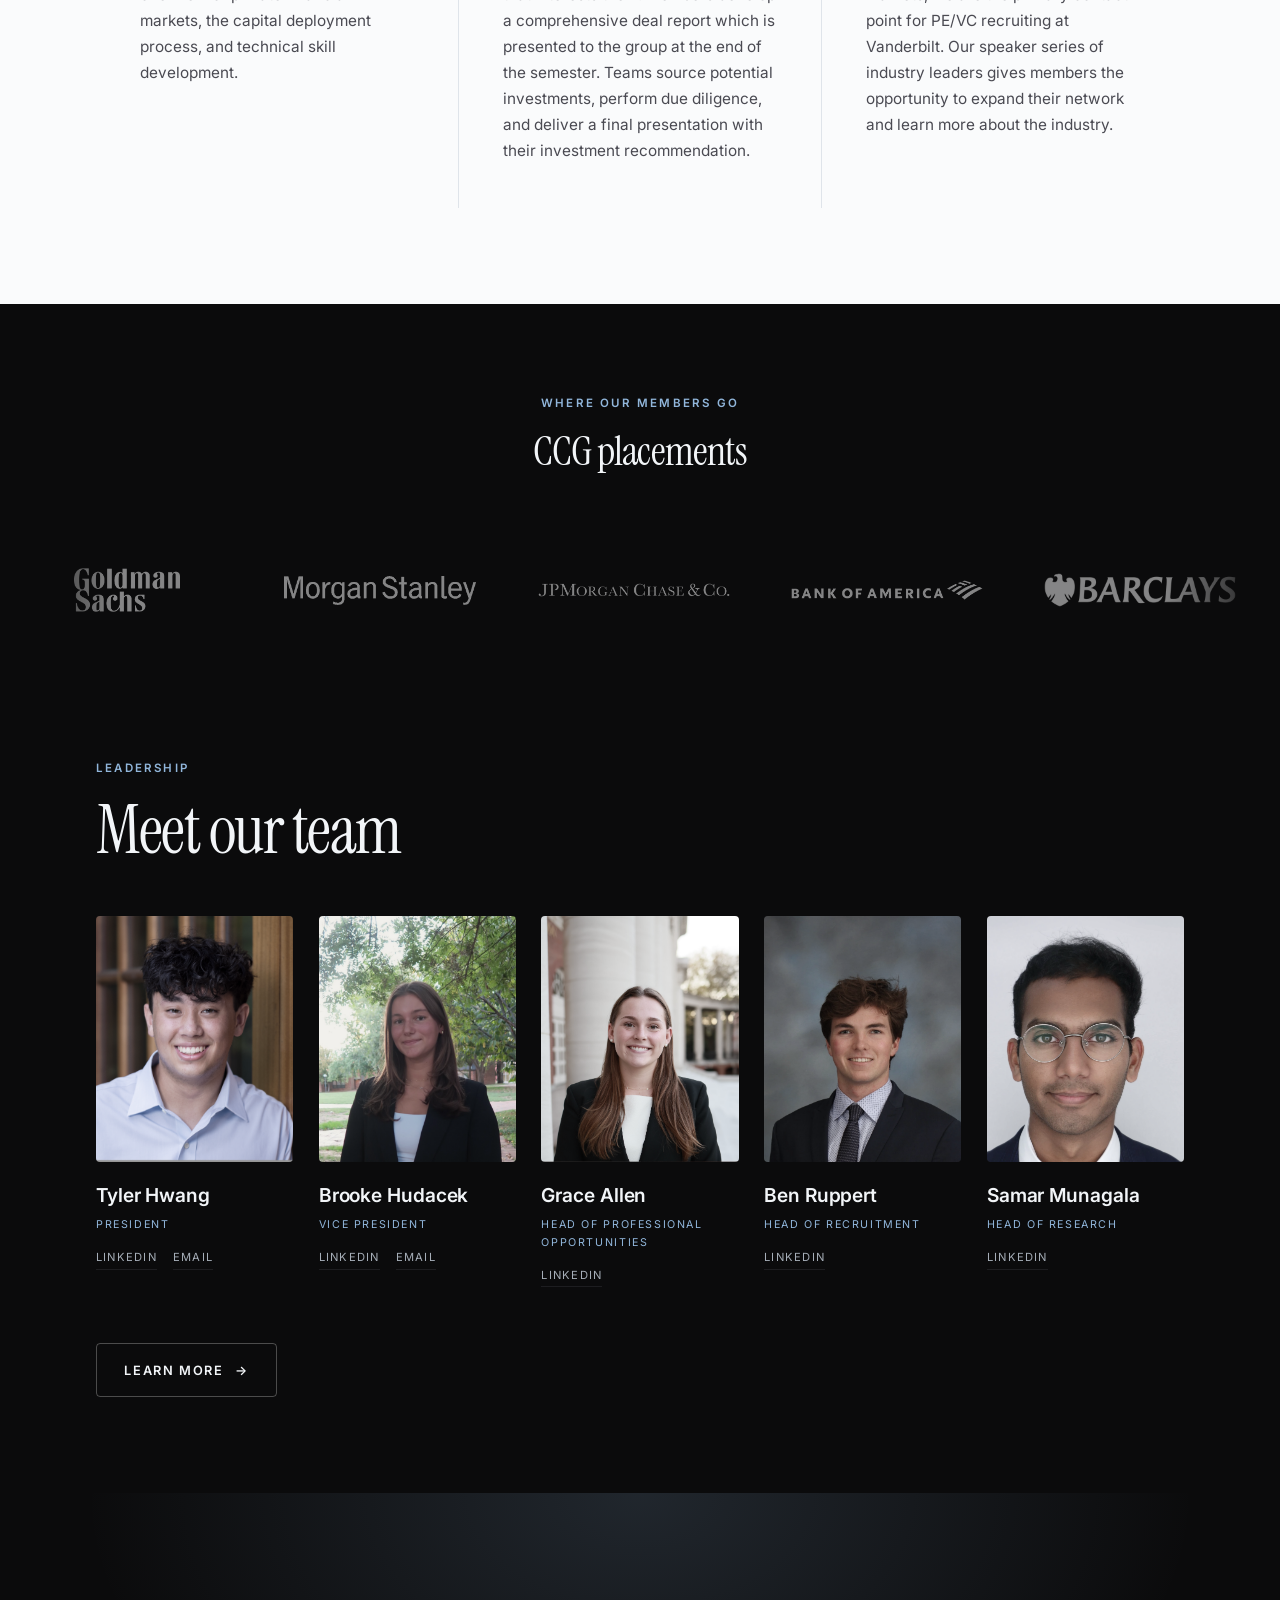
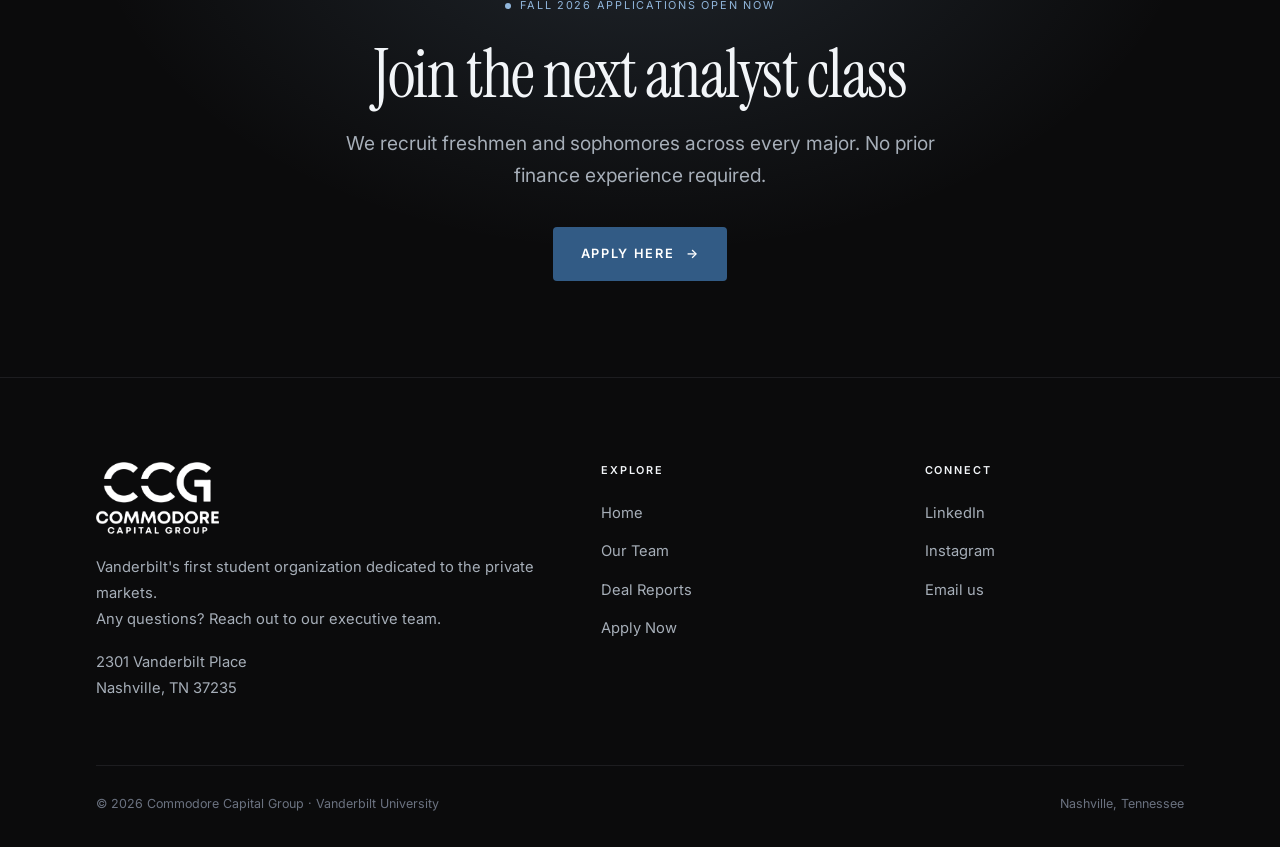
==== commit 8d2f9fda: "Add files via upload" ====
--- a/index.html
+++ b/index.html
@@ -11,7 +11,7 @@
   <link rel="preconnect" href="https://fonts.googleapis.com">
   <link rel="preconnect" href="https://fonts.gstatic.com" crossorigin>
   <link href="https://fonts.googleapis.com/css2?family=Instrument+Serif&family=Inter:wght@400;500;600&display=swap" rel="stylesheet">
-  <link rel="stylesheet" href="assets/css/site.css">
+  <link rel="stylesheet" href="assets/css/site.css?v=202609091458">
   <meta property="og:title" content="Commodore Capital Group | Vanderbilt University">
   <meta property="og:description" content="Where Vanderbilt University meets private financial markets.">
   <meta property="og:type" content="website">
@@ -145,7 +145,7 @@
     </div>
   </div>
 </footer>
-<script src="assets/js/site.js" defer></script>
-<script src="assets/js/track.js" defer></script>
+<script src="assets/js/site.js?v=202609091458" defer></script>
+<script src="assets/js/track.js?v=202609091458" defer></script>
 </body>
 </html>
--- a/assets/css/site.css
+++ b/assets/css/site.css
@@ -8,26 +8,40 @@
   --ink:            #0B0B0C;   /* near-black, primary background */
   --ink-2:          #141416;   /* raised dark surface */
   --ink-3:          #1D1D20;   /* hairline / border on dark */
-  --gold:           #C9A96A;   /* CCG accent */
-  --gold-bright:    #E0C68C;
-  --gold-dim:       rgba(201,169,106,.14);
-  --gold-ink:       #8A6A2B;   /* gold for TEXT on light backgrounds (4.78:1 on --paper).
-                                  --gold itself is only 2.13:1 there, so never use it for light-mode text. */
-  --paper:          #FAF9F7;   /* light background */
-  --paper-2:        #F1EFEA;
-  --line:           #E2DED6;   /* hairline on light */
+  /* Accent. Two steps because one blue cannot serve both grounds:
+     --accent    sits on the dark sections   (8.9:1 on --ink)
+     --accent-ink sits on the light sections (6.1:1 on --paper)
+     Never use --accent for text on a light background. */
+  --accent:         #91B6DB;   /* steel blue, hue 210 — sampled from the hero
+                                  photograph carried over from the old site */
+  --accent-bright:  #B3CFE9;
+  --accent-dim:     rgba(145,182,219,.14);
+  --accent-ink:     #325B85;
+  --accent-ink-dark:#2A527A;   /* hover for solid blue buttons */
+  --paper:          #FAFBFC;   /* light background — kept COOL (hue 210, like the
+                                  accent). A warm off-white here reads as gold
+                                  across the whole page, which is what the
+                                  cream #FAF9F7 it replaced was doing. */
+  --paper-2:        #F0F3F6;
+  --line:           #DFE4EA;   /* hairline on light */
 
   --text-dark:      #17171A;
   --text-body:      #4A4A52;
-  --text-muted:     #7C7C86;
-  --text-on-dark:   #F5F3EF;
-  --text-on-dark-2: #A9A7A2;
+  --text-muted:     #6B7280;   /* 4.67:1 on --paper */
+  --text-on-dark:   #F2F5F8;
+  --text-on-dark-2: #A6AEB8;
 
   /* Type */
   --serif: "Instrument Serif", "Iowan Old Style", Georgia, "Times New Roman", serif;
   --sans:  "Inter", -apple-system, BlinkMacSystemFont, "Segoe UI", Helvetica, Arial, sans-serif;
 
   /* Rhythm */
+  /* Nav height and logo size live here so every rule that has to clear the
+     fixed header reads the same number. Hard-coding it in two places is how
+     the page headings ended up tucked underneath it. */
+  --nav-h:  132px;
+  --logo-h: 88px;
+
   --wrap: 1200px;
   --gutter: clamp(20px, 4.4vw, 56px);
   --section-y: clamp(64px, 7.5vw, 112px);
@@ -56,7 +70,12 @@
 p{margin:0}
 ul{margin:0; padding:0; list-style:none}
 
-/* ---------- type scale ---------- */
+/* ---------- type scale ----------
+   Two families, split by role, and nothing else:
+     --serif  page + section headings, and editorial titles (deal reports, FAQ)
+     --sans   everything a reader scans: names, roles, bios, lists, UI
+   Names and class terms deliberately use the sans; in the serif at small
+   sizes they read as a third typeface. */
 .display{ font-family:var(--serif); font-weight:400; line-height:1.02; letter-spacing:-.022em; }
 .d1{ font-size:clamp(3rem, 8.2vw, 6.6rem); }
 .d2{ font-size:clamp(2.35rem, 5.4vw, 4.2rem); }
@@ -64,9 +83,9 @@
 
 .eyebrow{
   font-size:.72rem; font-weight:600; letter-spacing:.19em; text-transform:uppercase;
-  color:var(--gold-ink); margin:0 0 1.15rem;
-}
-.section--dark .eyebrow,.pagehead .eyebrow,.cta .eyebrow,.hero .eyebrow{ color:var(--gold) }
+  color:var(--accent-ink); margin:0 0 1.15rem;
+}
+.section--dark .eyebrow,.pagehead .eyebrow,.cta .eyebrow,.hero .eyebrow{ color:var(--accent) }
 .eyebrow--dark{ color:var(--text-muted) }
 .lead{ font-size:clamp(1.02rem,1.5vw,1.2rem); line-height:1.66; color:var(--text-body) }
 
@@ -87,7 +106,7 @@
 /* ---------- skip link ---------- */
 .skip{
   position:absolute; left:-9999px; top:0; z-index:200;
-  background:var(--gold); color:var(--ink); padding:.75rem 1.25rem; font-weight:600;
+  background:var(--accent); color:var(--ink); padding:.75rem 1.25rem; font-weight:600;
 }
 .skip:focus{ left:12px; top:12px }
 
@@ -101,9 +120,9 @@
 }
 .nav__inner{
   display:flex; align-items:center; justify-content:space-between; gap:1.5rem;
-  height:76px;
-}
-.nav__logo img{ height:34px; width:auto; transition:opacity .3s }
+  height:var(--nav-h);
+}
+.nav__logo img{ height:var(--logo-h); width:auto; transition:opacity .3s, height .3s }
 .nav__logo .logo-dark{ display:none }
 .nav__links{ display:flex; align-items:center; gap:2.25rem }
 .nav__link{
@@ -113,12 +132,12 @@
 }
 .nav__link::after{
   content:""; position:absolute; left:0; bottom:0; height:1px; width:100%;
-  background:var(--gold); transform:scaleX(0); transform-origin:right;
+  background:var(--accent); transform:scaleX(0); transform-origin:right;
   transition:transform .35s var(--ease);
 }
 .nav__link:hover{ opacity:1 }
 .nav__link:hover::after,.nav__link[aria-current="page"]::after{ transform:scaleX(1); transform-origin:left }
-.nav__link[aria-current="page"]{ opacity:1; color:var(--gold) }
+.nav__link[aria-current="page"]{ opacity:1; color:var(--accent) }
 
 /* solid state after scroll, and on interior pages */
 .nav.is-solid{
@@ -138,6 +157,9 @@
 .nav.is-open .nav__toggle span:nth-child(3){ transform:translateY(-6.5px) rotate(-45deg) }
 
 @media (max-width:860px){
+  /* Scale the header down on phones — the desktop size would take a third
+     of the viewport before any content appeared. */
+  :root{ --nav-h:88px; --logo-h:56px }
   .nav__toggle{ display:block }
   .nav__links{
     position:fixed; inset:0; background:var(--ink);
@@ -161,10 +183,10 @@
 }
 .btn:hover{ transform:translateY(-2px) }
 .btn:active{ transform:translateY(0) }
-.btn--gold{ background:var(--gold); color:var(--ink) }
-.btn--gold:hover{ background:var(--gold-bright) }
+.btn--accent{ background:var(--accent-ink); color:#fff }
+.btn--accent:hover{ background:var(--accent-ink-dark) }
 .btn--ghost{ border-color:rgba(245,243,239,.28); color:var(--text-on-dark) }
-.btn--ghost:hover{ border-color:var(--gold); color:var(--gold) }
+.btn--ghost:hover{ border-color:var(--accent); color:var(--accent) }
 .btn--dark{ background:var(--ink); color:var(--text-on-dark) }
 .btn--dark:hover{ background:var(--ink-2) }
 .btn--outline{ border-color:var(--text-dark); color:var(--text-dark) }
@@ -191,11 +213,11 @@
   content:""; position:absolute; inset:0;
   background:
     linear-gradient(180deg, rgba(11,11,12,.72) 0%, rgba(11,11,12,.35) 38%, rgba(11,11,12,.94) 100%),
-    radial-gradient(120% 80% at 20% 100%, rgba(201,169,106,.12), transparent 60%);
+    radial-gradient(120% 80% at 20% 100%, rgba(145,182,219,.14), transparent 60%);
 }
 .hero__inner{ position:relative; z-index:1; width:100%; }
 .hero__title{ color:var(--text-on-dark); max-width:16ch }
-.hero__title em{ font-style:normal; color:var(--gold) }
+.hero__title em{ font-style:normal; color:var(--accent) }
 .hero__sub{
   margin-top:1.6rem; max-width:46ch; color:var(--text-on-dark-2);
   font-size:clamp(1rem,1.5vw,1.18rem); line-height:1.6;
@@ -208,7 +230,7 @@
 }
 .hero__scroll::after{
   content:""; width:1px; height:34px;
-  background:linear-gradient(var(--gold), transparent);
+  background:linear-gradient(var(--accent), transparent);
   animation:scrollPulse 2.4s ease-in-out infinite;
 }
 @keyframes scrollPulse{ 0%,100%{opacity:.3; transform:scaleY(.6); transform-origin:top} 50%{opacity:1; transform:scaleY(1)} }
@@ -216,41 +238,25 @@
 
 /* page header for interior pages */
 .pagehead{
-  background:var(--ink); padding-top:calc(76px + clamp(48px,6vw,80px));
+  background:var(--ink); padding-top:calc(var(--nav-h) + clamp(48px,6vw,80px));
   padding-bottom:clamp(44px,5.5vw,72px); position:relative; overflow:hidden;
 }
 .pagehead__media{ position:absolute; inset:0; z-index:0 }
-.pagehead__media img{ width:100%; height:100%; object-fit:cover; opacity:.22 }
+/* The photograph is meant to be seen. It is darkened only as much as the
+   heading needs: measured worst-case background luminance under this
+   treatment leaves white text at ~7:1, well clear of the 4.5:1 floor.
+   The gradient deepens toward the bottom so the body copy stays clean. */
+.pagehead__media img{ width:100%; height:100%; object-fit:cover; opacity:.60 }
 .pagehead__media::after{
   content:""; position:absolute; inset:0;
-  background:linear-gradient(180deg, rgba(11,11,12,.8), rgba(11,11,12,.97));
+  background:linear-gradient(180deg,
+    rgba(11,11,12,.50) 0%,
+    rgba(11,11,12,.72) 55%,
+    rgba(11,11,12,.92) 100%);
 }
 .pagehead .wrap{ position:relative; z-index:1 }
 .pagehead h1{ color:var(--text-on-dark) }
 .pagehead p{ color:var(--text-on-dark-2); margin-top:1rem; max-width:52ch }
-
-/* ==========================================================================
-   Stats strip
-   ========================================================================== */
-.stats{ border-top:1px solid var(--ink-3); background:var(--ink) }
-.stats__grid{
-  display:grid; grid-template-columns:repeat(4,1fr);
-}
-.stat{ padding:clamp(28px,4vw,48px) 0; text-align:center; border-right:1px solid var(--ink-3) }
-.stat:last-child{ border-right:0 }
-.stat__value{
-  font-family:var(--serif); font-size:clamp(2.1rem,4.4vw,3.3rem); line-height:1;
-  color:var(--gold); letter-spacing:-.02em;
-}
-.stat__label{
-  margin-top:.6rem; font-size:.68rem; letter-spacing:.17em; text-transform:uppercase;
-  color:var(--text-on-dark-2);
-}
-@media (max-width:700px){
-  .stats__grid{ grid-template-columns:repeat(2,1fr) }
-  .stat:nth-child(2){ border-right:0 }
-  .stat:nth-child(-n+2){ border-bottom:1px solid var(--ink-3) }
-}
 
 /* ==========================================================================
    Section heading block
@@ -268,7 +274,7 @@
 }
 .pillar:hover{ background:var(--paper-2) }
 .pillar__num{
-  font-family:var(--serif); font-size:1.05rem; color:var(--gold-ink); display:block; margin-bottom:1.6rem;
+  font-family:var(--serif); font-size:1.05rem; color:var(--accent-ink); display:block; margin-bottom:1.6rem;
 }
 .pillar h3{ font-family:var(--serif); font-size:1.75rem; margin-bottom:.9rem }
 .pillar p{ font-size:.96rem; line-height:1.7; color:var(--text-body) }
@@ -309,37 +315,58 @@
 .member__photo img{ width:100%; height:100%; object-fit:cover; object-position:center 22%;
   transition:transform .7s var(--ease), filter .5s; filter:grayscale(.35) }
 .member:hover .member__photo img{ transform:scale(1.045); filter:grayscale(0) }
-.member__name{ margin-top:1.1rem; font-family:var(--serif); font-size:1.35rem; color:var(--text-dark) }
+.member__name{ margin-top:1.1rem; font-size:1.2rem; font-weight:600; letter-spacing:-.005em;
+  color:var(--text-dark) }
 .member__role{
-  margin-top:.28rem; font-size:.67rem; letter-spacing:.15em; text-transform:uppercase; color:var(--gold-ink);
-}
-.section--dark .member__role{ color:var(--gold) }
+  margin-top:.28rem; font-size:.67rem; letter-spacing:.15em; text-transform:uppercase; color:var(--accent-ink);
+}
+.section--dark .member__role{ color:var(--accent) }
 .member__bio{ margin-top:.85rem; font-size:.9rem; line-height:1.66; color:var(--text-body) }
 .member__links{ margin-top:.9rem; display:flex; flex-wrap:wrap; gap:1rem; align-items:center }
 .member__links a{
   font-size:.7rem; letter-spacing:.11em; text-transform:uppercase; color:var(--text-muted);
   border-bottom:1px solid var(--line); padding-bottom:2px; transition:color .25s, border-color .25s;
 }
-.member__links a:hover{ color:var(--text-dark); border-color:var(--gold) }
+.member__links a:hover{ color:var(--text-dark); border-color:var(--accent) }
 
 /* dark variant (home page preview) */
 .section--dark .member__photo{ background:var(--ink-2) }
 .section--dark .member__name{ color:var(--text-on-dark) }
 .section--dark .member__bio{ color:var(--text-on-dark-2) }
 .section--dark .member__links a{ color:var(--text-on-dark-2); border-color:var(--ink-3) }
-.section--dark .member__links a:hover{ color:var(--gold); border-color:var(--gold) }
+.section--dark .member__links a:hover{ color:var(--accent); border-color:var(--accent) }
+
+/* On phones a one-per-row card puts a ~420px portrait above every name, so
+   the page becomes an endless scroll. Lay each person out as a compact row
+   instead: small portrait on the left, text beside it. */
+@media (max-width:600px){
+  /* Force one card per row: the row layout below needs the full width, and
+     without this an auto-fill change could squeeze the bio to a few chars. */
+  .team-grid{ grid-template-columns:1fr; gap:22px }
+  .member{ display:grid; grid-template-columns:112px 1fr; gap:16px; align-items:start }
+  .member__photo{ aspect-ratio:4/5 }
+  .member__name{ margin-top:0 }
+  .member__bio{ margin-top:.6rem; font-size:.88rem }
+}
 
 /* analyst classes */
 .class{ padding-block:clamp(24px,3vw,38px); border-bottom:1px solid var(--line) }
 .class:first-of-type{ border-top:1px solid var(--line) }
 .class__grid{ display:grid; grid-template-columns:minmax(150px,1fr) 3fr; gap:clamp(16px,3vw,48px); align-items:start }
-.class__term{ font-family:var(--serif); font-size:1.35rem; color:var(--text-dark) }
+.class__term{ font-size:1.15rem; font-weight:600; letter-spacing:-.005em; color:var(--text-dark) }
 .class__count{ display:block; font-family:var(--sans); font-size:.68rem; letter-spacing:.15em;
   text-transform:uppercase; color:var(--text-muted); margin-top:.35rem }
-.class__names{ display:flex; flex-wrap:wrap; gap:.4rem .9rem }
-.class__names li{ font-size:.92rem; color:var(--text-body) }
-.class__names li::after{ content:"·"; margin-left:.9rem; color:var(--line) }
-.class__names li:last-child::after{ content:"" }
+/* Names read as a scannable column list rather than one long run-on line
+   separated by dots, which was hard to pick a single name out of. */
+.class__names{
+  display:grid; grid-template-columns:repeat(auto-fill, minmax(190px, 1fr));
+  gap:.15rem 1.75rem;
+}
+.class__names li{
+  font-size:.95rem; line-height:1.75; color:var(--text-dark);
+  font-variant-numeric:tabular-nums;
+  padding-block:.12rem; border-bottom:1px solid transparent;
+}
 @media (max-width:700px){ .class__grid{ grid-template-columns:1fr } }
 
 /* ==========================================================================
@@ -366,7 +393,7 @@
   background:var(--paper-2); opacity:0; transition:opacity .3s; z-index:-1; border-radius:var(--radius);
 }
 .report:hover::before{ opacity:1 }
-.report__idx{ font-family:var(--serif); font-size:.95rem; color:var(--gold-ink); min-width:2ch }
+.report__idx{ font-family:var(--serif); font-size:.95rem; color:var(--accent-ink); min-width:2ch }
 .report__title{ font-family:var(--serif); font-size:clamp(1.15rem,2vw,1.6rem); color:var(--text-dark); line-height:1.25 }
 .report__type{
   font-size:.65rem; letter-spacing:.14em; text-transform:uppercase; color:var(--text-muted);
@@ -404,10 +431,10 @@
   font-family:var(--serif); font-size:clamp(1.08rem,1.9vw,1.4rem); color:var(--text-dark);
   transition:color .25s;
 }
-.faq__q:hover{ color:var(--gold-ink) }
+.faq__q:hover{ color:var(--accent-ink) }
 .faq__icon{ flex:0 0 auto; width:15px; height:15px; margin-top:.45em; position:relative }
 .faq__icon::before,.faq__icon::after{
-  content:""; position:absolute; background:var(--gold-ink); transition:transform .35s var(--ease);
+  content:""; position:absolute; background:var(--accent-ink); transition:transform .35s var(--ease);
 }
 .faq__icon::before{ inset:7px 0 auto 0; height:1.5px }
 .faq__icon::after{ inset:0 7px auto auto; width:1.5px; height:15px }
@@ -421,7 +448,7 @@
 .cta{ background:var(--ink); position:relative; overflow:hidden; text-align:center }
 .cta::before{
   content:""; position:absolute; inset:0;
-  background:radial-gradient(70% 120% at 50% 0%, rgba(201,169,106,.16), transparent 62%);
+  background:radial-gradient(70% 120% at 50% 0%, rgba(145,182,219,.16), transparent 62%);
 }
 .cta .wrap{ position:relative; z-index:1 }
 .cta h2{ color:var(--text-on-dark); margin-inline:auto; max-width:18ch }
@@ -429,11 +456,11 @@
 .cta .btn{ margin-top:2.2rem }
 .cta__status{
   display:inline-flex; align-items:center; gap:.6rem; margin-bottom:1.6rem;
-  font-size:.68rem; letter-spacing:.16em; text-transform:uppercase; color:var(--gold);
-}
-.cta__dot{ width:6px; height:6px; border-radius:50%; background:var(--gold); position:relative }
+  font-size:.68rem; letter-spacing:.16em; text-transform:uppercase; color:var(--accent);
+}
+.cta__dot{ width:6px; height:6px; border-radius:50%; background:var(--accent); position:relative }
 .cta__dot::after{
-  content:""; position:absolute; inset:-4px; border-radius:50%; border:1px solid var(--gold);
+  content:""; position:absolute; inset:-4px; border-radius:50%; border:1px solid var(--accent);
   animation:ping 2.2s var(--ease) infinite; opacity:0;
 }
 @keyframes ping{ 0%{transform:scale(.6);opacity:.9} 100%{transform:scale(1.5);opacity:0} }
@@ -444,7 +471,7 @@
 .footer{ background:var(--ink); color:var(--text-on-dark-2); padding-block:clamp(56px,7vw,84px) 2rem;
   border-top:1px solid var(--ink-3) }
 .footer__grid{ display:grid; grid-template-columns:1.7fr 1fr 1fr; gap:clamp(30px,5vw,64px) }
-.footer__logo img{ height:52px; width:auto; margin-bottom:1.35rem }
+.footer__logo img{ height:72px; width:auto; margin-bottom:1.35rem }
 .footer p{ font-size:.92rem; line-height:1.75 }
 .footer h4{
   font-size:.68rem; letter-spacing:.17em; text-transform:uppercase; color:var(--text-on-dark);
@@ -452,7 +479,7 @@
 }
 .footer__links li{ margin-bottom:.65rem }
 .footer__links a{ font-size:.92rem; transition:color .25s }
-.footer__links a:hover{ color:var(--gold) }
+.footer__links a:hover{ color:var(--accent) }
 .footer__bottom{
   margin-top:clamp(40px,5vw,64px); padding-top:1.75rem; border-top:1px solid var(--ink-3);
   display:flex; flex-wrap:wrap; gap:1rem; justify-content:space-between;
@@ -468,4 +495,4 @@
 @media (prefers-reduced-motion:reduce){ .reveal{ opacity:1; transform:none; transition:none } }
 
 /* focus visibility */
-:focus-visible{ outline:2px solid var(--gold); outline-offset:3px; border-radius:2px }
+:focus-visible{ outline:2px solid var(--accent); outline-offset:3px; border-radius:2px }
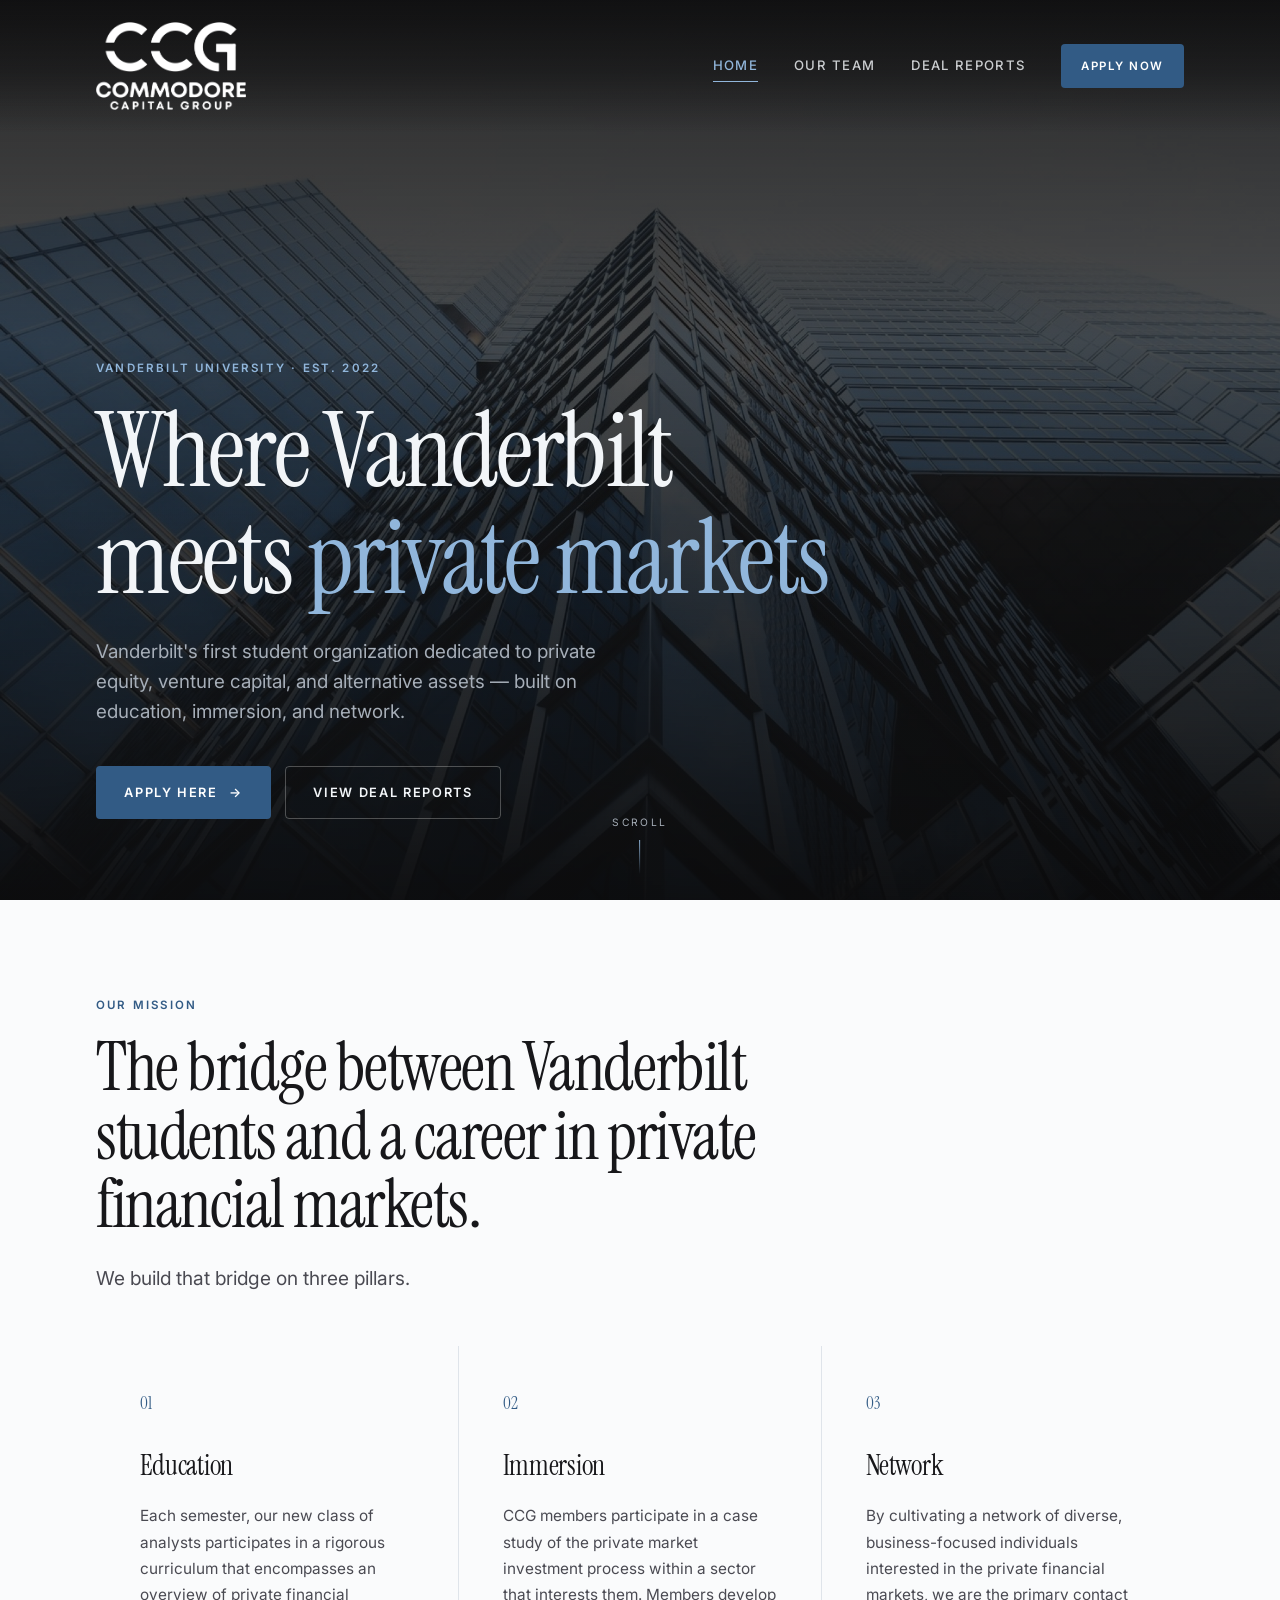
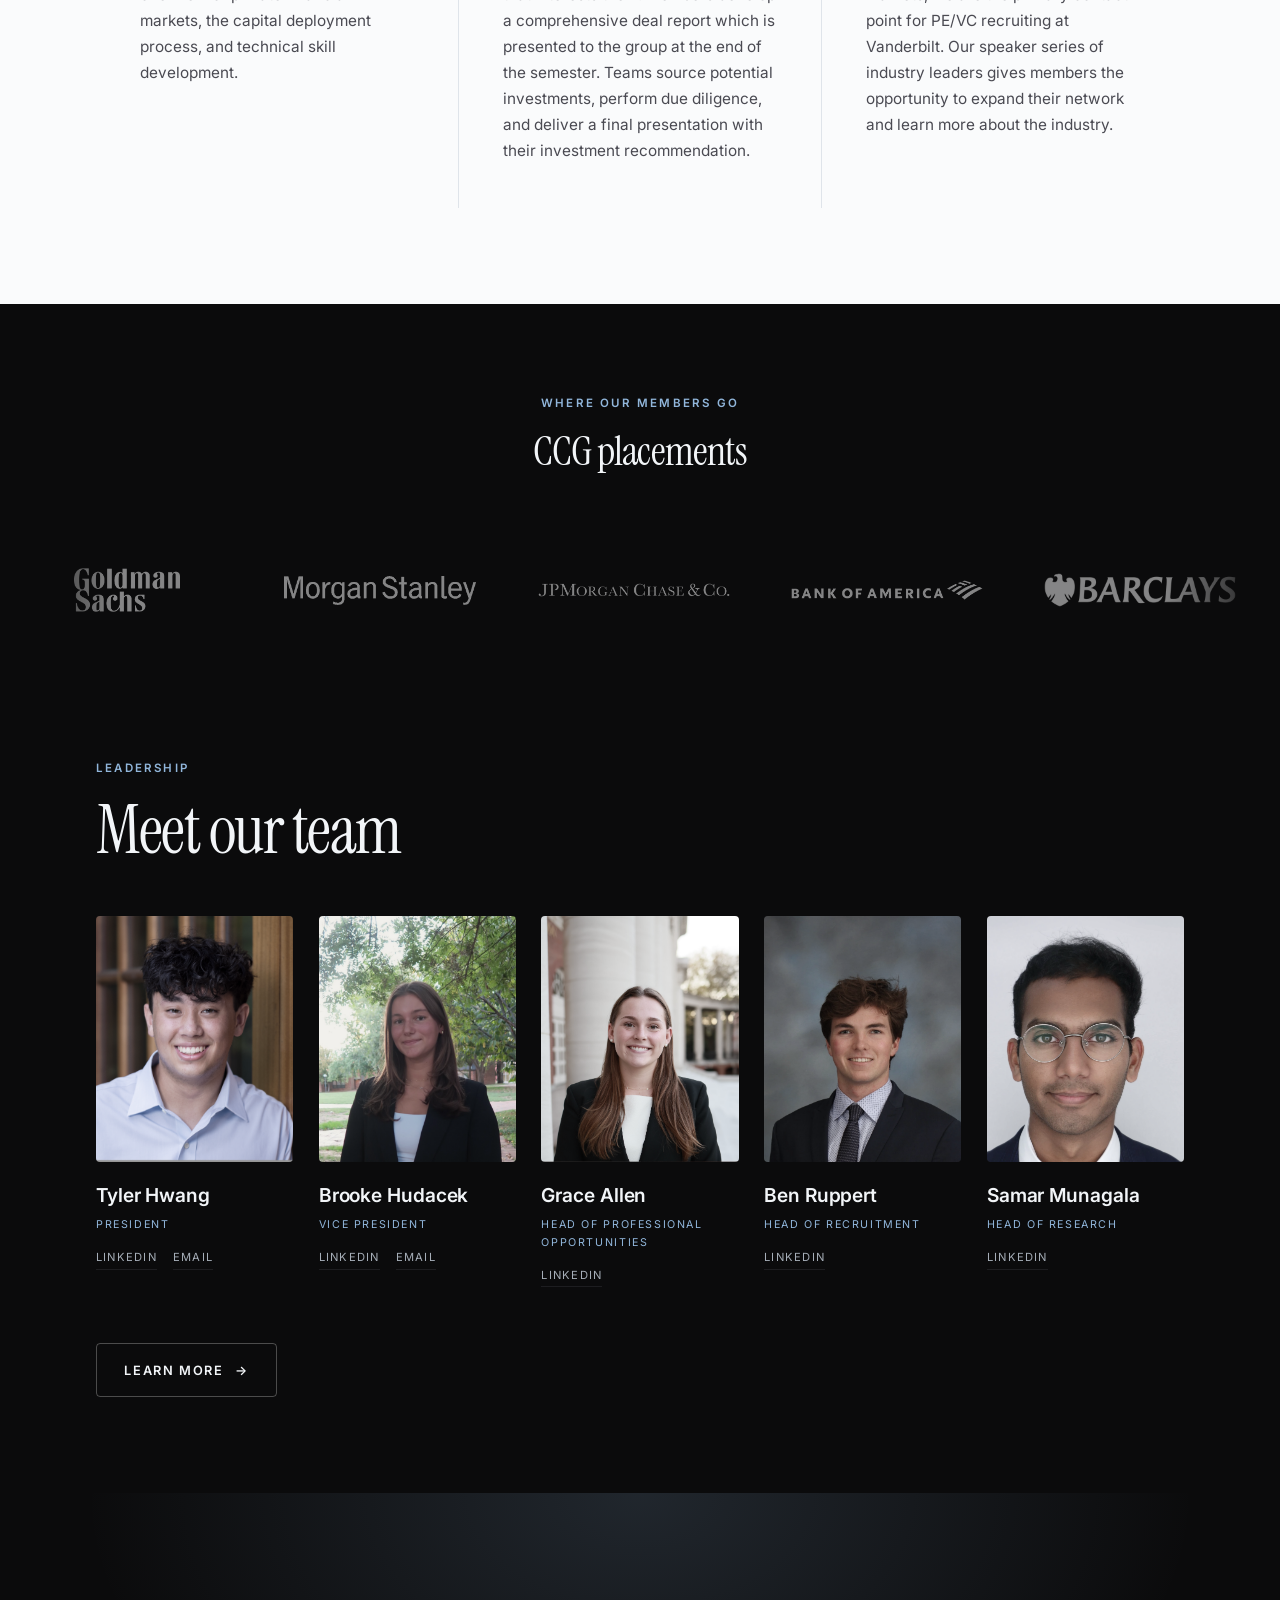
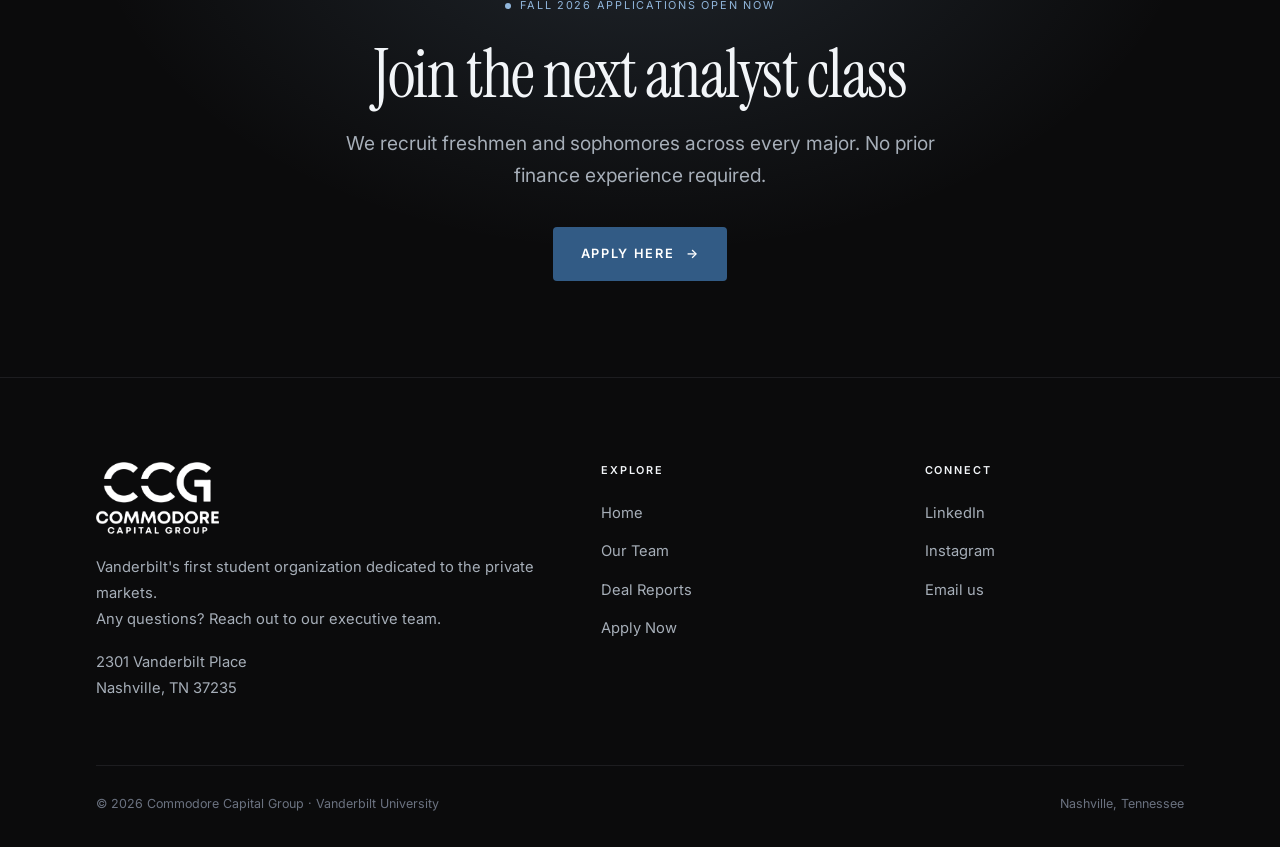
==== commit 2f618440: "Add files via upload" ====
--- a/index.html
+++ b/index.html
@@ -11,7 +11,7 @@
   <link rel="preconnect" href="https://fonts.googleapis.com">
   <link rel="preconnect" href="https://fonts.gstatic.com" crossorigin>
   <link href="https://fonts.googleapis.com/css2?family=Instrument+Serif&family=Inter:wght@400;500;600&display=swap" rel="stylesheet">
-  <link rel="stylesheet" href="assets/css/site.css?v=202609091458">
+  <link rel="stylesheet" href="assets/css/site.css?v=202609091813">
   <meta property="og:title" content="Commodore Capital Group | Vanderbilt University">
   <meta property="og:description" content="Where Vanderbilt University meets private financial markets.">
   <meta property="og:type" content="website">
@@ -145,7 +145,7 @@
     </div>
   </div>
 </footer>
-<script src="assets/js/site.js?v=202609091458" defer></script>
-<script src="assets/js/track.js?v=202609091458" defer></script>
+<script src="assets/js/site.js?v=202609091813" defer></script>
+<script src="assets/js/track.js?v=202609091813" defer></script>
 </body>
 </html>
--- a/assets/css/site.css
+++ b/assets/css/site.css
@@ -121,7 +121,17 @@
 .nav__inner{
   display:flex; align-items:center; justify-content:space-between; gap:1.5rem;
   height:var(--nav-h);
-}
+  position:relative; z-index:1;
+}
+/* Before the solid bar kicks in, the nav floats over a photograph. Since the
+   pagehead images were brightened, the logo needs its own scrim or it sits on
+   a busy background. Fades out once .is-solid takes over. */
+.nav::before{
+  content:""; position:absolute; inset:0; pointer-events:none;
+  background:linear-gradient(180deg, rgba(11,11,12,.78) 0%, rgba(11,11,12,.45) 55%, rgba(11,11,12,0) 100%);
+  transition:opacity .35s var(--ease);
+}
+.nav.is-solid::before{ opacity:0 }
 .nav__logo img{ height:var(--logo-h); width:auto; transition:opacity .3s, height .3s }
 .nav__logo .logo-dark{ display:none }
 .nav__links{ display:flex; align-items:center; gap:2.25rem }
@@ -149,12 +159,13 @@
 /* mobile */
 .nav__toggle{ display:none; width:44px; height:44px; margin-right:-10px; position:relative; z-index:2 }
 .nav__toggle span{
-  display:block; height:1.5px; width:22px; background:var(--text-on-dark); margin:5px auto;
+  display:block; height:2px; width:26px; background:var(--text-on-dark); margin:6px auto;
+  border-radius:2px;
   transition:transform .3s var(--ease), opacity .2s;
 }
-.nav.is-open .nav__toggle span:nth-child(1){ transform:translateY(6.5px) rotate(45deg) }
+.nav.is-open .nav__toggle span:nth-child(1){ transform:translateY(8px) rotate(45deg) }
 .nav.is-open .nav__toggle span:nth-child(2){ opacity:0 }
-.nav.is-open .nav__toggle span:nth-child(3){ transform:translateY(-6.5px) rotate(-45deg) }
+.nav.is-open .nav__toggle span:nth-child(3){ transform:translateY(-8px) rotate(-45deg) }
 
 @media (max-width:860px){
   /* Scale the header down on phones — the desktop size would take a third
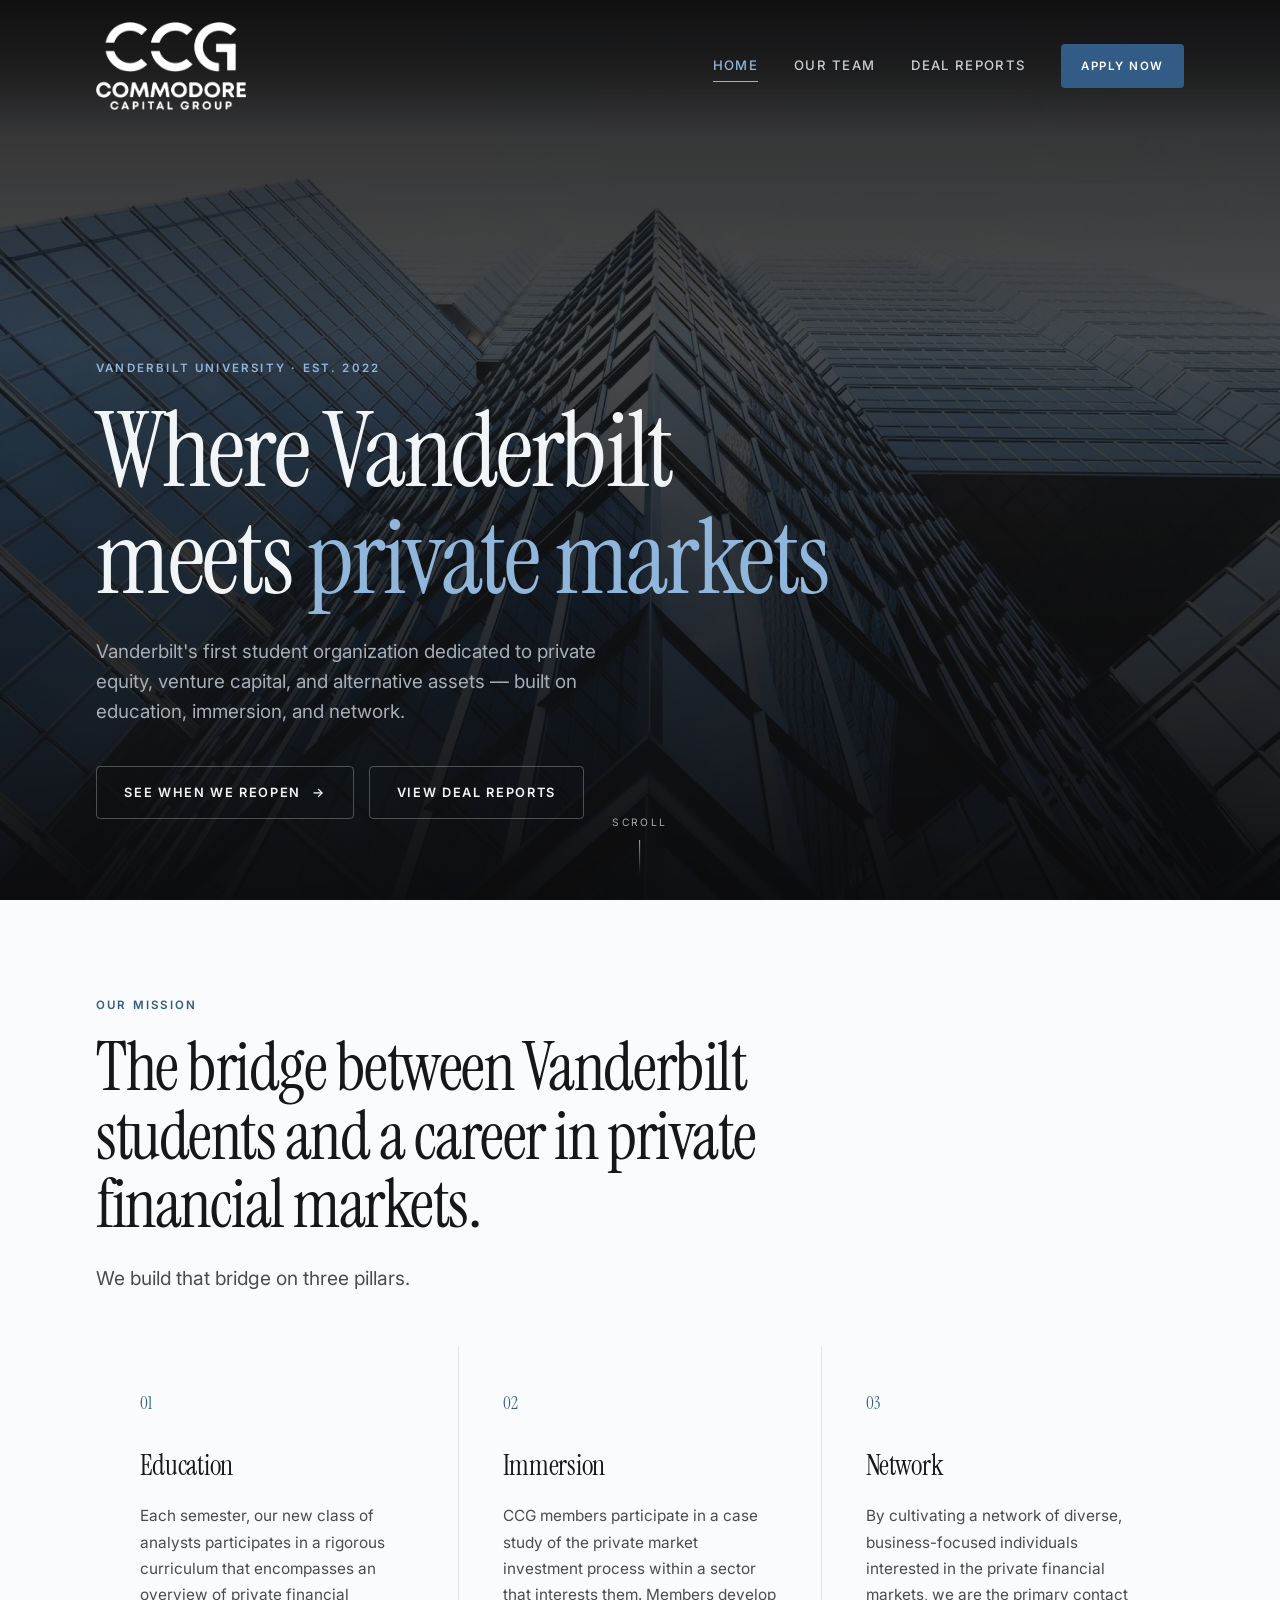
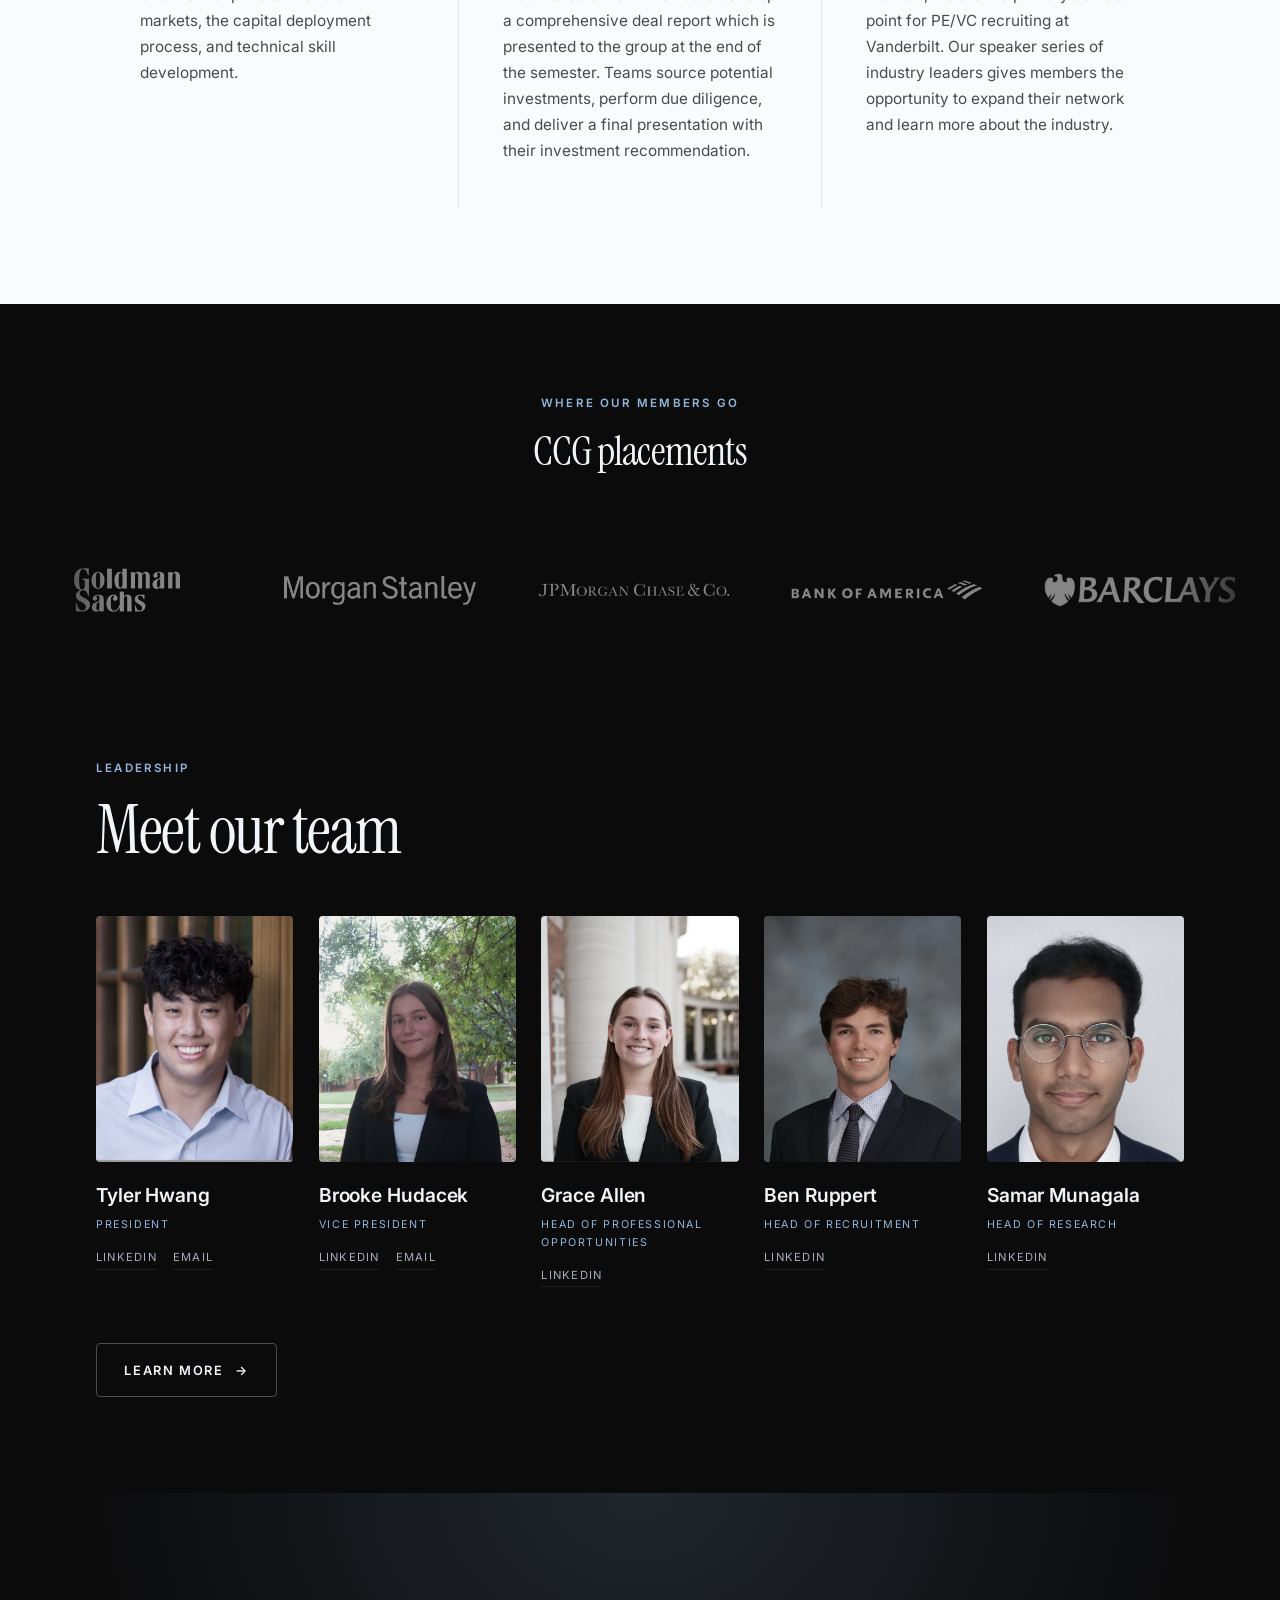
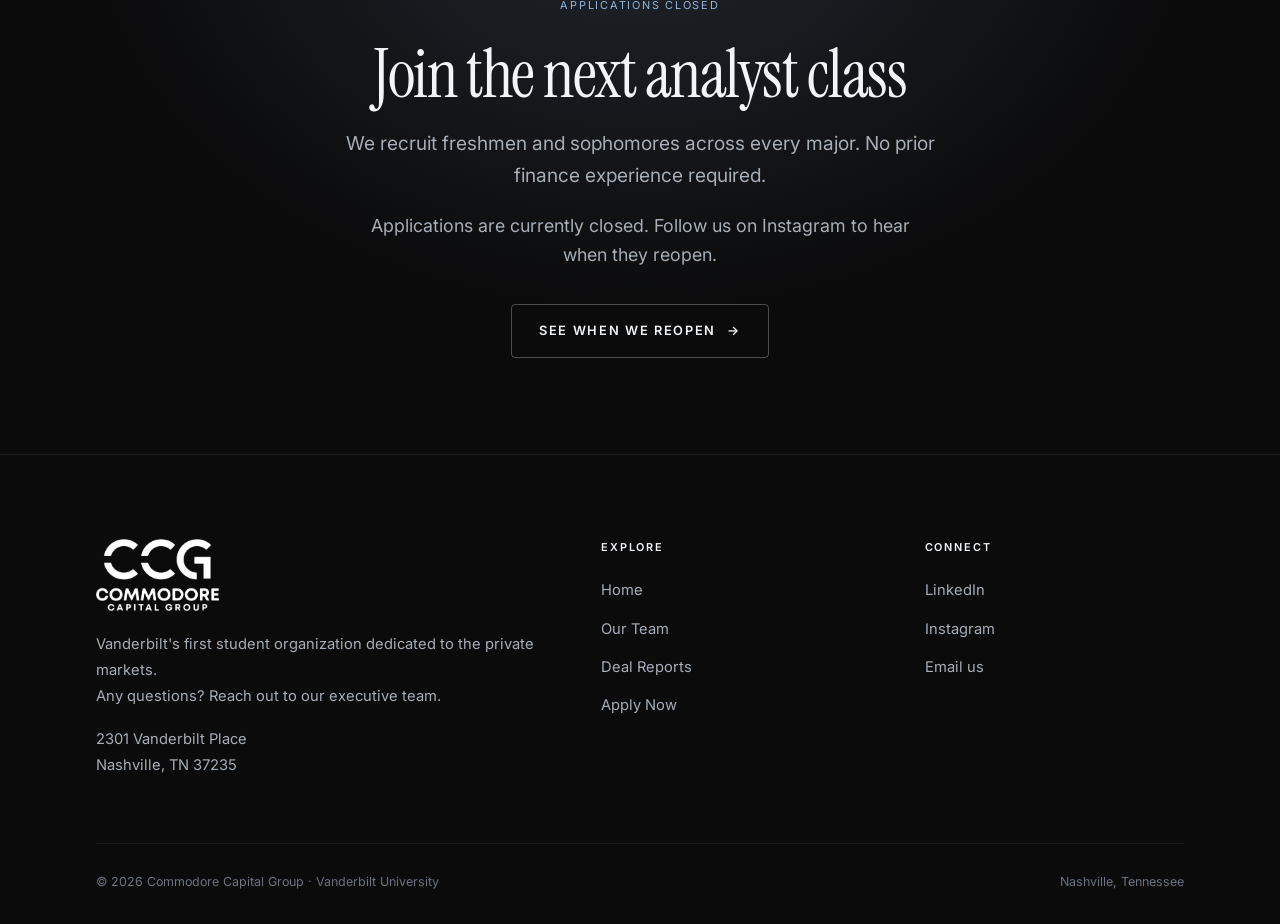
==== commit a277afd0: "Closed screen markup, version bump, editing guide" ====
--- a/index.html
+++ b/index.html
@@ -11,7 +11,7 @@
   <link rel="preconnect" href="https://fonts.googleapis.com">
   <link rel="preconnect" href="https://fonts.gstatic.com" crossorigin>
   <link href="https://fonts.googleapis.com/css2?family=Instrument+Serif&family=Inter:wght@400;500;600&display=swap" rel="stylesheet">
-  <link rel="stylesheet" href="assets/css/site.css?v=202609091813">
+  <link rel="stylesheet" href="assets/css/site.css?v=202609131604">
   <meta property="og:title" content="Commodore Capital Group | Vanderbilt University">
   <meta property="og:description" content="Where Vanderbilt University meets private financial markets.">
   <meta property="og:type" content="website">
@@ -56,7 +56,7 @@
       <h1 class="display d1 hero__title">Where Vanderbilt meets <em>private markets</em></h1>
       <p class="hero__sub">Vanderbilt's first student organization dedicated to private equity, venture capital, and alternative assets — built on education, immersion, and network.</p>
       <div class="hero__actions">
-        <span data-render="applyCta" data-track-label="hero"></span>
+        <span data-render="applyCta" data-track-label="hero" data-compact></span>
         <a class="btn btn--ghost" href="deal-reports.html">View deal reports</a>
       </div>
     </div>
@@ -145,7 +145,7 @@
     </div>
   </div>
 </footer>
-<script src="assets/js/site.js?v=202609091813" defer></script>
-<script src="assets/js/track.js?v=202609091813" defer></script>
+<script src="assets/js/site.js?v=202609131604" defer></script>
+<script src="assets/js/track.js?v=202609131604" defer></script>
 </body>
 </html>
--- a/assets/css/site.css
+++ b/assets/css/site.css
@@ -269,6 +269,52 @@
 .pagehead h1{ color:var(--text-on-dark) }
 .pagehead p{ color:var(--text-on-dark-2); margin-top:1rem; max-width:52ch }
 
+/* The sentence that replaces an Apply button while applications are closed.
+   Every slot that uses it sits on a dark ground, so it cannot inherit .lead's
+   dark-grey body colour — that was unreadable on the hero photograph. */
+.apply-closed{
+  color:var(--text-on-dark-2); margin:1.4rem auto 1.6rem; max-width:50ch;
+  font-size:clamp(1rem,1.4vw,1.12rem); line-height:1.62;
+}
+.hero .apply-closed{ margin-inline:0; text-align:left }
+
+/* The browser's own [hidden] rule is a bare attribute selector, so any class
+   that sets `display` beats it. These blocks are switched on and off by
+   site.js, so make hiding win outright. */
+[hidden]{ display:none !important }
+
+/* --------------------------------------------------------------------------
+   The closed-applications screen (apply page only).
+   Replaces the whole Apply hero + call-to-action when the dashboard switch is
+   set to Closed. Sized to fill most of the first screen so it reads as its own
+   page rather than a missing button.
+   -------------------------------------------------------------------------- */
+.pagehead--closed{
+  display:grid; align-items:center;
+  min-height:clamp(480px, 70vh, 740px);
+  padding-bottom:clamp(56px,7vw,96px);
+}
+.closed{ max-width:56ch }
+.closed .eyebrow{ margin-bottom:.9rem }
+/* The status pill carries its own dark ground, so the text stays legible no
+   matter which part of the photograph sits behind it. */
+.closed .cta__status{
+  background:rgba(11,11,12,.6); border:1px solid rgba(242,245,248,.22);
+  border-radius:999px; padding:.5rem 1rem; color:var(--text-on-dark);
+  margin-bottom:1.4rem;
+}
+.closed h1{ margin-bottom:.2rem }
+.closed .lead{ color:var(--text-on-dark-2); margin-top:1.1rem }
+.closed__reopens{
+  margin-top:1.5rem; padding-left:1rem; border-left:2px solid var(--accent);
+  color:var(--text-on-dark-2); font-size:.95rem; line-height:1.6; max-width:46ch;
+}
+.closed__actions{ display:flex; flex-wrap:wrap; gap:14px; margin-top:2.4rem }
+@media (max-width:600px){
+  .pagehead--closed{ min-height:0 }
+  .closed__actions .btn{ width:100%; justify-content:center }
+}
+
 /* ==========================================================================
    Section heading block
    ========================================================================== */
@@ -298,9 +344,11 @@
   -webkit-mask-image:linear-gradient(90deg,transparent,#000 9%,#000 91%,transparent);
           mask-image:linear-gradient(90deg,transparent,#000 9%,#000 91%,transparent);
 }
+/* Runs continuously — it deliberately does NOT pause on hover. */
 .marquee__track{ display:flex; width:max-content; animation:slide 52s linear infinite }
-.marquee:hover .marquee__track{ animation-play-state:paused }
 @keyframes slide{ to{ transform:translateX(-50%) } }
+/* Still honours the visitor's own OS "reduce motion" setting, which is an
+   accessibility preference rather than an interaction. */
 @media (prefers-reduced-motion:reduce){ .marquee__track{ animation:none } }
 .marquee__item{
   flex:0 0 auto; width:clamp(140px,15vw,196px); height:70px; margin-inline:clamp(16px,2.4vw,34px);
